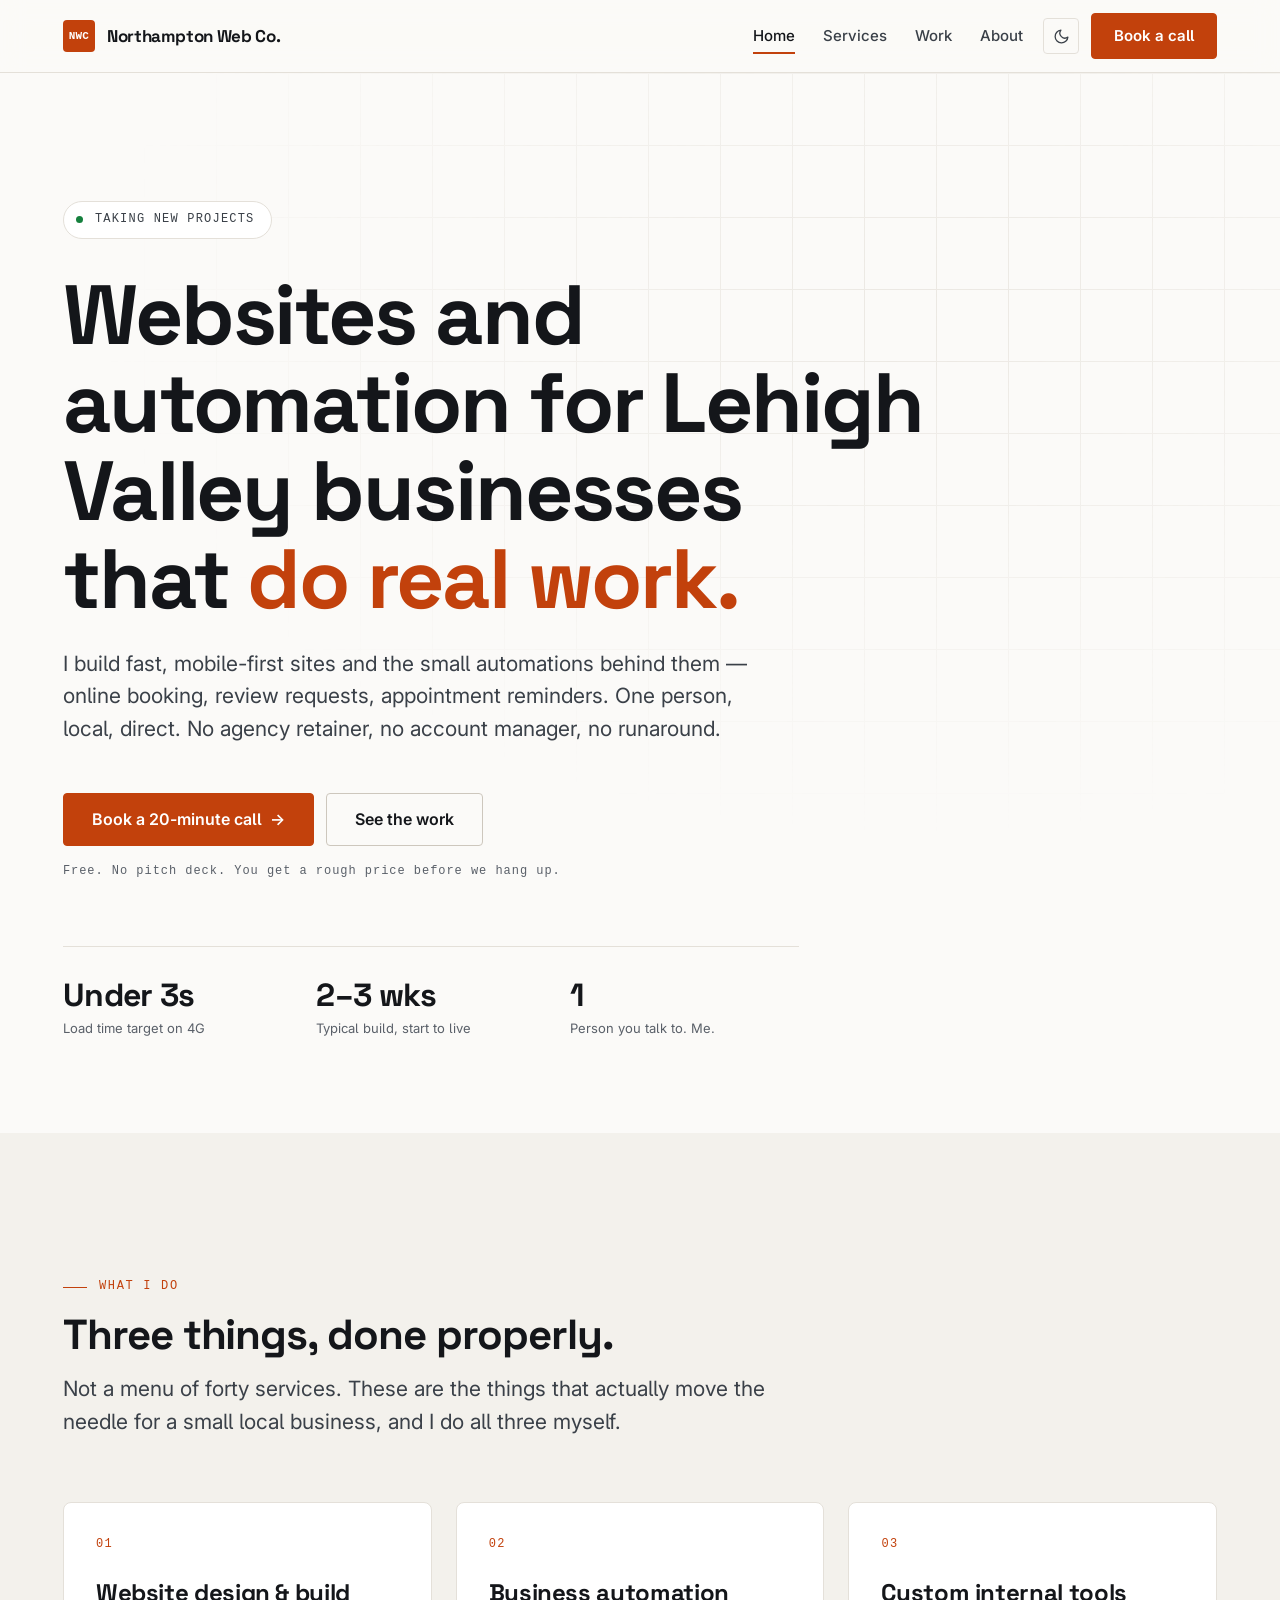
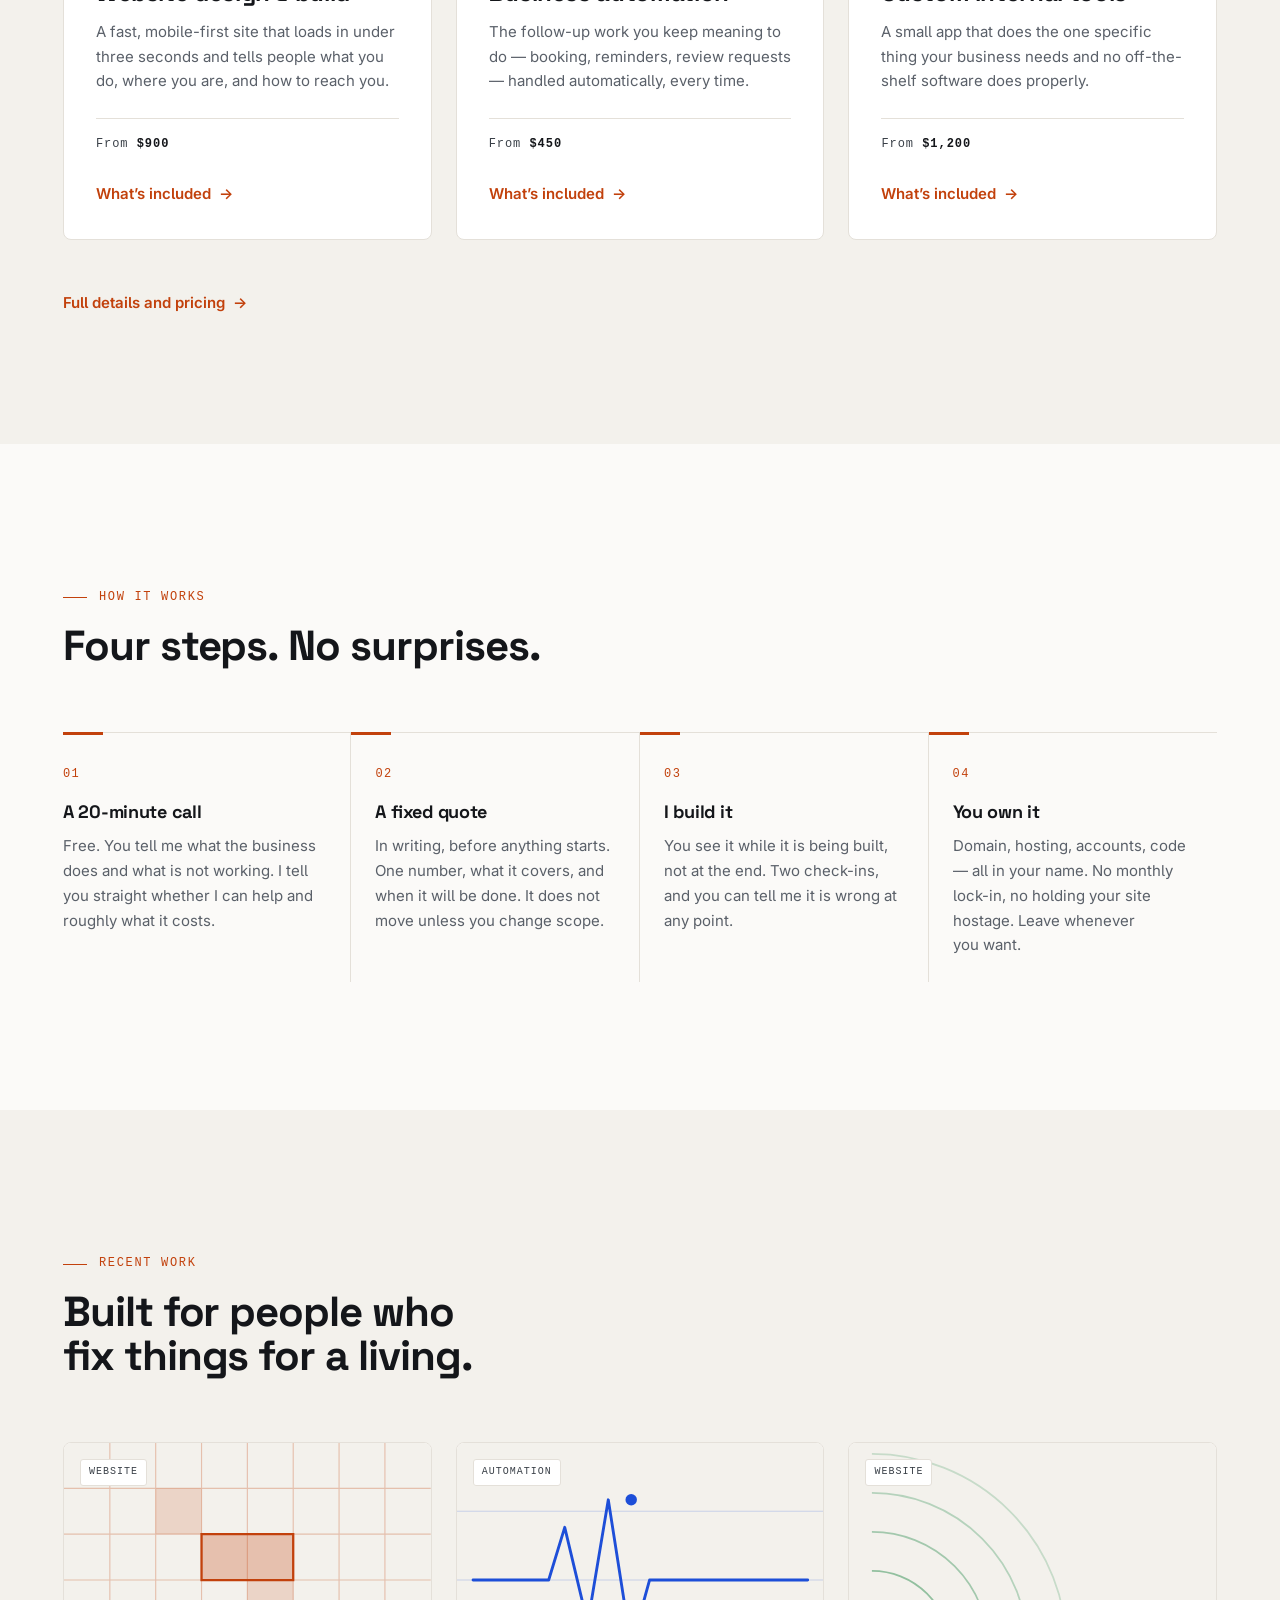
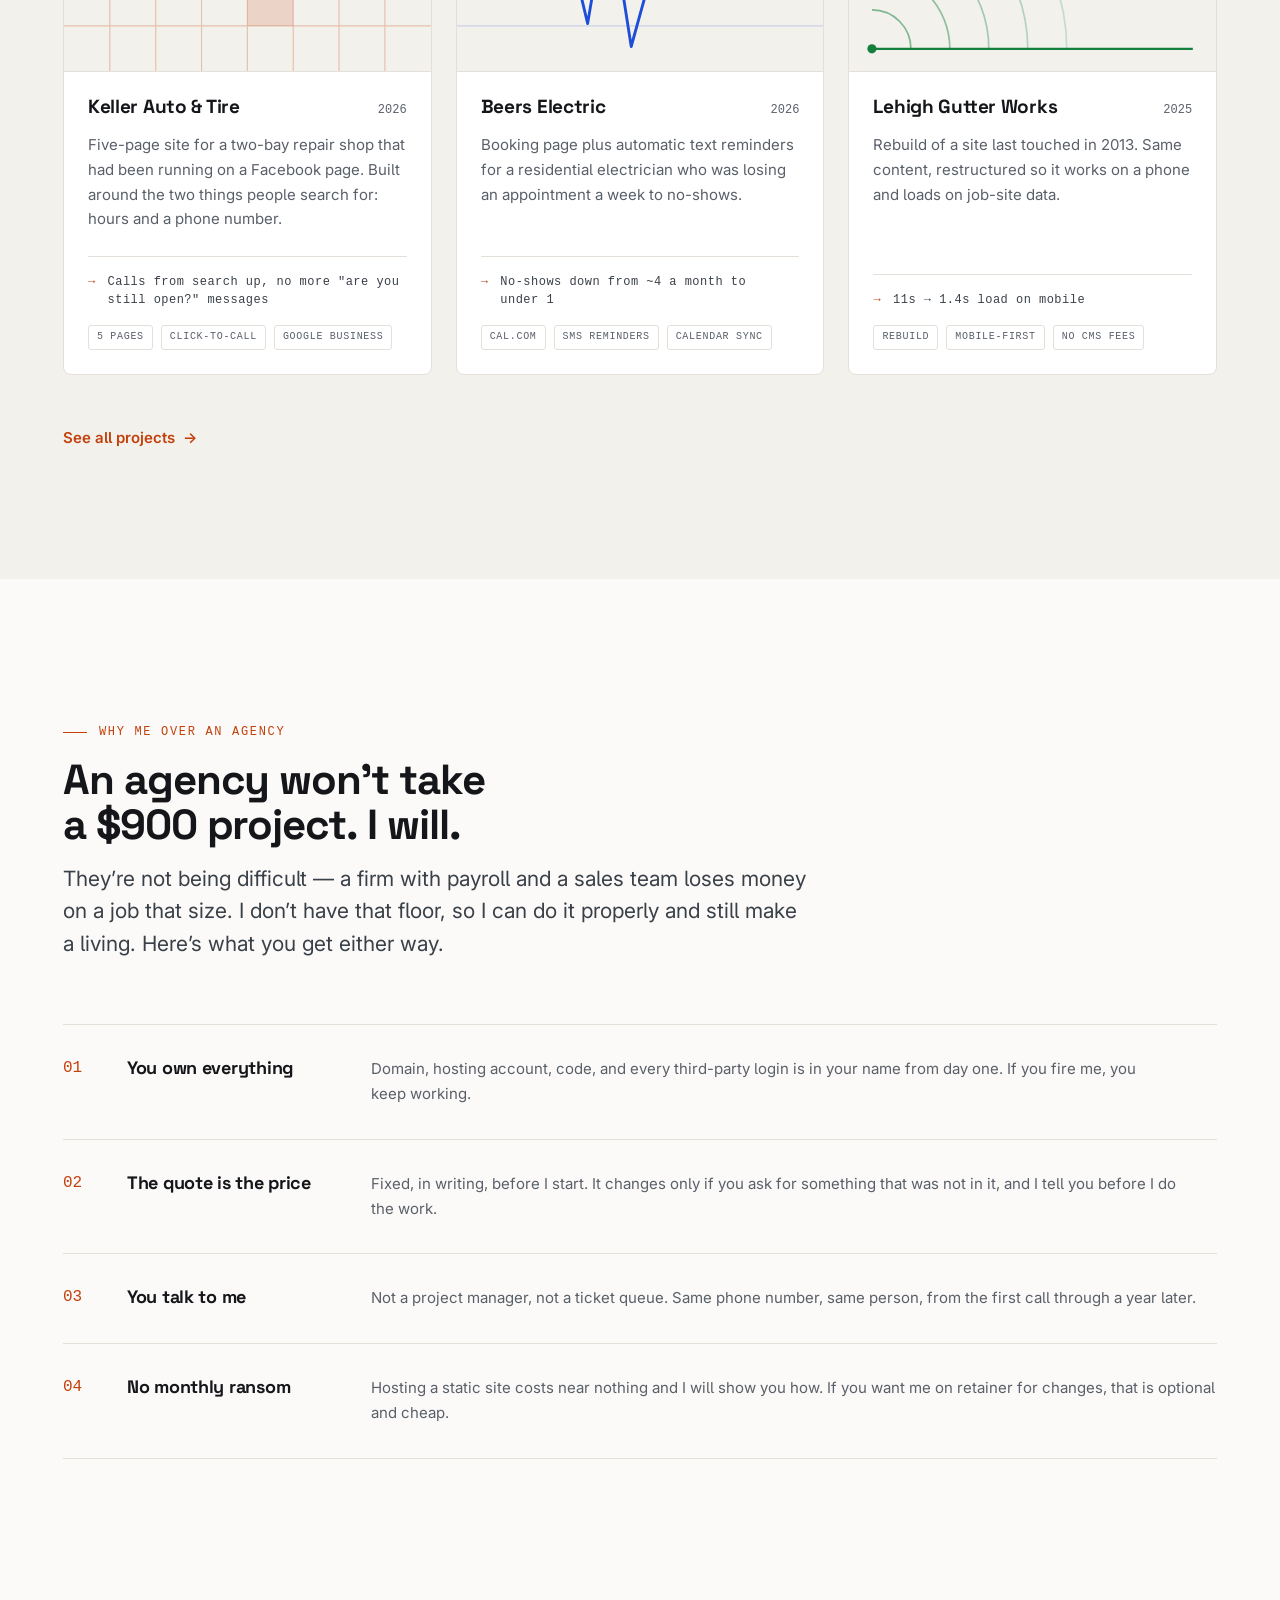
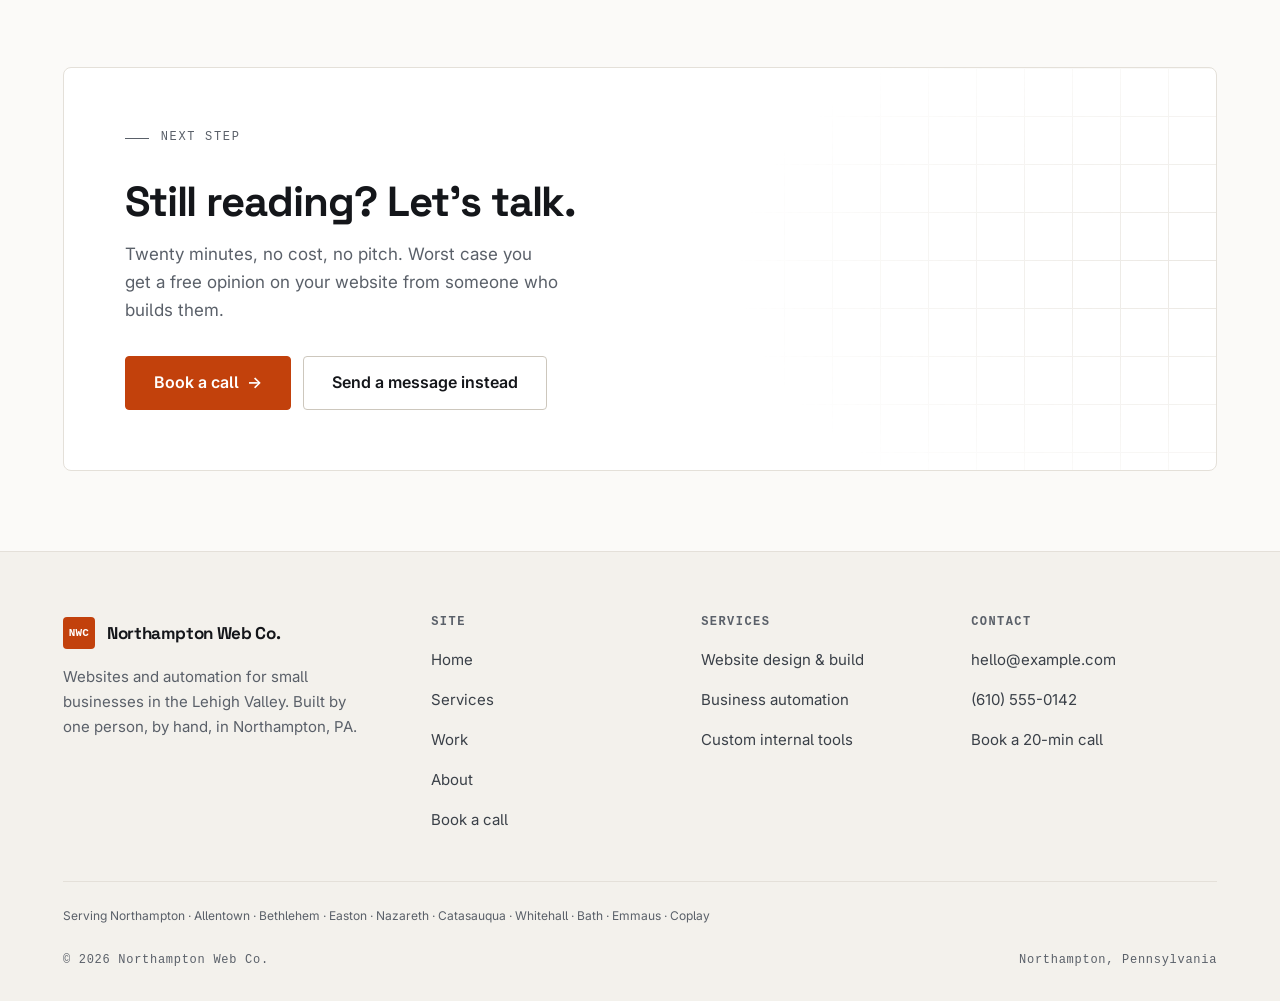
==== index.html @ 395dc585 "Stage 1-2: design system, content data layer, and Home page - CLAUDE.md: hard constraints, "Technica" ====
<!DOCTYPE html>
<html lang="en">
<head>
<meta charset="utf-8">
<meta name="viewport" content="width=device-width, initial-scale=1">

<title>Northampton Web Co. — Websites &amp; automation for Lehigh Valley businesses</title>
<meta name="description" content="Fast, mobile-first websites and business automation for small businesses in Northampton and the Lehigh Valley. One person, local, fixed prices. Websites from $900.">

<link rel="canonical" href="https://example.com/">
<link rel="icon" href="assets/favicon.svg" type="image/svg+xml">

<meta property="og:type" content="website">
<meta property="og:title" content="Northampton Web Co. — Websites &amp; automation for Lehigh Valley businesses">
<meta property="og:description" content="Fast, mobile-first websites and business automation for small local businesses. One person, local, fixed prices.">
<meta name="theme-color" content="#c2410c">

<!-- Apply the saved theme before first paint so there's no flash. -->
<script>
  (function () {
    try {
      var t = localStorage.getItem('nwc-theme');
      if (t === 'dark' || t === 'light') document.documentElement.setAttribute('data-theme', t);
    } catch (e) { /* private browsing */ }
  })();
</script>

<link rel="preconnect" href="https://fonts.googleapis.com">
<link rel="preconnect" href="https://fonts.gstatic.com" crossorigin>
<link rel="stylesheet" href="https://fonts.googleapis.com/css2?family=Inter:wght@400;500;600&family=Space+Grotesk:wght@500;700&display=swap">
<link rel="stylesheet" href="css/style.css">
</head>

<body>
<a class="skip-link" href="#main">Skip to content</a>

<!-- ============================================================
     HEADER — duplicated in all six pages. Edit them all together.
     ============================================================ -->
<header class="site-header">
  <div class="wrap site-header__inner">
    <a class="logo" href="index.html">
      <span class="logo__mark" data-render="biz-mark" aria-hidden="true">NWC</span>
      <span data-render="biz-name">Northampton Web Co.</span>
    </a>

    <button class="nav-toggle" type="button" aria-expanded="false" aria-controls="primary-nav">
      <span class="nav-toggle__bars" aria-hidden="true"><span></span><span></span><span></span></span>
      Menu
    </button>

    <nav class="nav" id="primary-nav" aria-label="Primary">
      <ul class="nav__list">
        <li><a class="nav__link" href="index.html" aria-current="page">Home</a></li>
        <li><a class="nav__link" href="services.html">Services</a></li>
        <li><a class="nav__link" href="work.html">Work</a></li>
        <li><a class="nav__link" href="about.html">About</a></li>
      </ul>
      <div class="nav__actions">
        <button class="theme-toggle" type="button" aria-label="Switch to dark theme">
          <svg class="icon-moon" viewBox="0 0 24 24" fill="none" stroke="currentColor" stroke-width="1.8" stroke-linecap="round" stroke-linejoin="round" aria-hidden="true"><path d="M21 12.8A9 9 0 1 1 11.2 3a7 7 0 0 0 9.8 9.8z"/></svg>
          <svg class="icon-sun" viewBox="0 0 24 24" fill="none" stroke="currentColor" stroke-width="1.8" stroke-linecap="round" stroke-linejoin="round" aria-hidden="true"><circle cx="12" cy="12" r="4"/><path d="M12 2v2M12 20v2M4.9 4.9l1.4 1.4M17.7 17.7l1.4 1.4M2 12h2M20 12h2M4.9 19.1l1.4-1.4M17.7 6.3l1.4-1.4"/></svg>
        </button>
        <a class="btn btn--primary" href="book.html">Book a call</a>
      </div>
    </nav>
  </div>
</header>

<main id="main">

  <!-- ========================= HERO ========================= -->
  <section class="hero">
    <div class="wrap hero__inner">
      <p class="hero__status">
        <span class="hero__dot" aria-hidden="true"></span>
        Taking new projects
      </p>

      <h1 class="hero__title" data-render="hero-title">
        Websites and automation for Lehigh Valley businesses that <em>do real work.</em>
      </h1>

      <p class="lead hero__sub" data-render="hero-sub">
        I build fast, mobile-first sites and the small automations behind them — online
        booking, review requests, appointment reminders. One person, local, direct.
      </p>

      <div class="hero__cta">
        <div class="btn-row">
          <a class="btn btn--primary btn--lg" href="book.html">
            Book a 20-minute call <span class="btn__arrow" aria-hidden="true">→</span>
          </a>
          <a class="btn btn--ghost btn--lg" href="work.html">See the work</a>
        </div>
        <p class="hero__note">Free. No pitch deck. You get a rough price before we hang up.</p>
      </div>

      <div class="stats" data-render="hero-stats"></div>
    </div>
  </section>

  <!-- ======================= SERVICES ======================= -->
  <section class="section section--alt" aria-labelledby="services-heading">
    <div class="wrap">
      <div class="section-head reveal">
        <p class="eyebrow">What I do</p>
        <h2 id="services-heading">Three things, done properly.</h2>
        <p class="lead">
          Not a menu of forty services. These are the things that actually move the
          needle for a small local business, and I do all three myself.
        </p>
      </div>

      <div class="grid grid--3 reveal-group" data-render="services-cards"></div>

      <p style="margin-top: var(--s-7)">
        <a class="arrow-link" href="services.html">Full details and pricing</a>
      </p>
    </div>
  </section>

  <!-- ======================= PROCESS ======================== -->
  <section class="section" aria-labelledby="process-heading">
    <div class="wrap">
      <div class="section-head reveal">
        <p class="eyebrow">How it works</p>
        <h2 id="process-heading">Four steps. No surprises.</h2>
      </div>

      <div class="process" data-render="process"></div>
    </div>
  </section>

  <!-- ==================== PORTFOLIO STRIP =================== -->
  <section class="section section--alt" aria-labelledby="work-heading">
    <div class="wrap">
      <div class="section-head reveal">
        <p class="eyebrow">Recent work</p>
        <h2 id="work-heading">Built for people who fix things for a living.</h2>
      </div>

      <div class="strip reveal-group" data-render="projects-strip"></div>

      <p style="margin-top: var(--s-7)">
        <a class="arrow-link" href="work.html">See all projects</a>
      </p>
    </div>
  </section>

  <!-- ===================== COMMITMENTS ====================== -->
  <section class="section" aria-labelledby="commit-heading">
    <div class="wrap">
      <div class="section-head reveal">
        <p class="eyebrow">Why me over an agency</p>
        <h2 id="commit-heading">An agency won’t take a $900 project. I will.</h2>
        <p class="lead">
          They’re not being difficult — a firm with payroll and a sales team loses money
          on a job that size. I don’t have that floor, so I can do it properly and still
          make a living. Here’s what you get either way.
        </p>
      </div>

      <div class="commit-list" data-render="commitments"></div>
    </div>
  </section>

  <!-- ========================= CTA ========================== -->
  <section class="section section--tight">
    <div class="wrap">
      <div class="cta-band reveal">
        <div class="cta-band__inner">
          <p class="eyebrow">Next step</p>
          <h2 data-render="cta-heading">Still reading? Let’s talk.</h2>
          <p data-render="cta-body">
            Twenty minutes, no cost, no pitch.
          </p>
          <div class="btn-row">
            <a class="btn btn--primary btn--lg" href="book.html">
              <span data-render="cta-button">Book a call</span>
              <span class="btn__arrow" aria-hidden="true">→</span>
            </a>
            <a class="btn btn--ghost btn--lg" href="book.html#contact">Send a message instead</a>
          </div>
        </div>
      </div>
    </div>
  </section>

</main>

<!-- ============================================================
     FOOTER — duplicated in all six pages. Edit them all together.
     ============================================================ -->
<footer class="site-footer">
  <div class="wrap">
    <div class="footer-grid">
      <div class="footer__brand">
        <a class="logo" href="index.html">
          <span class="logo__mark" data-render="biz-mark" aria-hidden="true">NWC</span>
          <span data-render="biz-name">Northampton Web Co.</span>
        </a>
        <p>
          Websites and automation for small businesses in the Lehigh Valley.
          Built by one person, by hand, in Northampton, PA.
        </p>
      </div>

      <div>
        <h2 class="footer__head">Site</h2>
        <ul class="footer__list">
          <li><a href="index.html">Home</a></li>
          <li><a href="services.html">Services</a></li>
          <li><a href="work.html">Work</a></li>
          <li><a href="about.html">About</a></li>
          <li><a href="book.html">Book a call</a></li>
        </ul>
      </div>

      <div>
        <h2 class="footer__head">Services</h2>
        <ul class="footer__list">
          <li><a href="services.html#websites">Website design &amp; build</a></li>
          <li><a href="services.html#automation">Business automation</a></li>
          <li><a href="services.html#tools">Custom internal tools</a></li>
        </ul>
      </div>

      <div>
        <h2 class="footer__head">Contact</h2>
        <ul class="footer__list">
          <li><a href="#" data-render="biz-email">hello@example.com</a></li>
          <li><a href="#" data-render="biz-phone">(610) 555-0142</a></li>
          <li><a href="book.html">Book a 20-min call</a></li>
        </ul>
      </div>
    </div>

    <p class="footer-area" data-render="service-area"></p>

    <div class="footer-bottom">
      <span>© <span data-year>2026</span> <span data-render="biz-name">Northampton Web Co.</span></span>
      <span>Northampton, Pennsylvania</span>
    </div>
  </div>
</footer>

<script src="data/site-content.js"></script>
<script src="js/main.js"></script>
<script src="js/render.js"></script>
</body>
</html>
---- css/style.css ----
/* ==========================================================================
   Northampton Web Co. — design system + page styles
   Direction: "Technical Blueprint" — ink on warm paper, safety-orange accent,
   hairline rules instead of shadows, oversized mono section numbers.

   Contents
     01  Tokens (color, type, space)
     02  Reset & base
     03  Typography
     04  Layout primitives
     05  Header / nav
     06  Buttons & links
     07  Section furniture (eyebrow, numbers, rules)
     08  Cards & grids
     09  Hero
     10  Home sections
     11  Services page
     12  Work page
     13  About page
     14  Book page
     15  Contact form
     16  Footer
     17  404
     18  Motion & reveal
     19  Responsive
     20  Print
   ========================================================================== */

/* --------------------------------------------------------------------------
   01  TOKENS
   Every color is declared three times: bare :root (light), the dark media
   query (guarded so a manual light choice wins), and [data-theme="dark"]
   (so the toggle wins). Never hardcode a hex outside this section.
   -------------------------------------------------------------------------- */

:root {
  /* Surfaces */
  --bg:           #fbfaf8;
  --bg-alt:       #f3f1ec;
  --surface:      #ffffff;
  --surface-2:    #faf8f5;

  /* Text — all verified ≥4.5:1 on --bg */
  --ink:          #14161a;   /* 16.1:1 */
  --ink-2:        #3a4048;   /* 10.0:1 */
  --muted:        #5a6069;   /*  6.0:1 */

  /* Lines */
  --line:         #e4e0d9;
  --line-strong:  #cdc7bd;

  /* Accent — safety orange. 4.96:1 on --bg, 5.18:1 against white text. */
  --accent:       #c2410c;
  --accent-hover: #9a3412;
  --accent-ink:   #ffffff;
  --accent-soft:  #fdf1e8;
  --accent-line:  #f2c9ab;

  /* Feedback */
  --ok:           #15803d;
  --ok-soft:      #eefbf2;
  --err:          #b91c1c;
  --err-soft:     #fdf0f0;

  /* Decorative accents — used only for generated SVG covers and small
     labels, never for body text. */
  --c-orange:     #c2410c;
  --c-blue:       #1d4ed8;
  --c-green:      #15803d;
  --c-violet:     #6d28d9;
  --c-clay:       #9a3412;
  --c-slate:      #334155;

  /* Type */
  --font-display: 'Space Grotesk', ui-sans-serif, system-ui, sans-serif;
  --font-body:    'Inter', ui-sans-serif, system-ui, -apple-system, sans-serif;
  --font-mono:    ui-monospace, 'SF Mono', 'Cascadia Mono', 'JetBrains Mono',
                  Menlo, Consolas, monospace;

  /* Fluid scale — real hierarchy, not everything at 16px */
  --t-display: clamp(2.75rem, 1.6rem + 5.1vw, 5.25rem);
  --t-h1:      clamp(2.25rem, 1.5rem + 3.2vw, 3.75rem);
  --t-h2:      clamp(1.75rem, 1.3rem + 1.9vw, 2.625rem);
  --t-h3:      clamp(1.25rem, 1.1rem + 0.7vw, 1.5rem);
  --t-lead:    clamp(1.0625rem, 1rem + 0.5vw, 1.3125rem);
  --t-body:    1.0625rem;
  --t-sm:      0.9375rem;
  --t-mono:    0.75rem;

  /* Space */
  --s-1: 0.25rem;  --s-2: 0.5rem;   --s-3: 0.75rem;  --s-4: 1rem;
  --s-5: 1.5rem;   --s-6: 2rem;     --s-7: 3rem;     --s-8: 4rem;
  --s-9: 6rem;     --s-10: 8rem;

  --section-y: clamp(4rem, 2.5rem + 7vw, 8rem);
  --gutter:    clamp(1.25rem, 0.6rem + 2.6vw, 3rem);
  --measure:   68ch;
  --maxw:      1240px;

  --radius:    4px;
  --radius-lg: 8px;

  --ease: cubic-bezier(0.22, 0.61, 0.36, 1);

  color-scheme: light;
}

@media (prefers-color-scheme: dark) {
  :root:not([data-theme='light']) {
    --bg:           #0e1013;
    --bg-alt:       #14181d;
    --surface:      #171c22;
    --surface-2:    #1b2128;

    --ink:          #f2f0ec;   /* 16.4:1 on --bg */
    --ink-2:        #c9cfd6;   /* 11.3:1 */
    --muted:        #98a1ab;   /*  7.1:1 */

    --line:         #262c34;
    --line-strong:  #3a434e;

    --accent:       #fb923c;   /* 8.2:1 on --bg */
    --accent-hover: #fdba74;
    --accent-ink:   #14161a;
    --accent-soft:  #241a11;
    --accent-line:  #4a3320;

    --ok:           #4ade80;
    --ok-soft:      #0f2318;
    --err:          #fca5a5;
    --err-soft:     #2a1616;

    --c-orange:     #fb923c;
    --c-blue:       #60a5fa;
    --c-green:      #4ade80;
    --c-violet:     #a78bfa;
    --c-clay:       #fdba74;
    --c-slate:      #94a3b8;

    color-scheme: dark;
  }
}

:root[data-theme='dark'] {
  --bg:           #0e1013;
  --bg-alt:       #14181d;
  --surface:      #171c22;
  --surface-2:    #1b2128;

  --ink:          #f2f0ec;
  --ink-2:        #c9cfd6;
  --muted:        #98a1ab;

  --line:         #262c34;
  --line-strong:  #3a434e;

  --accent:       #fb923c;
  --accent-hover: #fdba74;
  --accent-ink:   #14161a;
  --accent-soft:  #241a11;
  --accent-line:  #4a3320;

  --ok:           #4ade80;
  --ok-soft:      #0f2318;
  --err:          #fca5a5;
  --err-soft:     #2a1616;

  --c-orange:     #fb923c;
  --c-blue:       #60a5fa;
  --c-green:      #4ade80;
  --c-violet:     #a78bfa;
  --c-clay:       #fdba74;
  --c-slate:      #94a3b8;

  color-scheme: dark;
}


/* --------------------------------------------------------------------------
   02  RESET & BASE
   -------------------------------------------------------------------------- */

*, *::before, *::after { box-sizing: border-box; }

* { margin: 0; }

html {
  -webkit-text-size-adjust: 100%;
  scroll-behavior: smooth;
  scroll-padding-top: 6rem;
}

@media (prefers-reduced-motion: reduce) {
  html { scroll-behavior: auto; }
}

body {
  background: var(--bg);
  color: var(--ink);
  font-family: var(--font-body);
  font-size: var(--t-body);
  line-height: 1.65;
  font-feature-settings: 'kern' 1, 'liga' 1, 'cv05' 1;
  -webkit-font-smoothing: antialiased;
  -moz-osx-font-smoothing: grayscale;
  text-rendering: optimizeLegibility;
  min-height: 100vh;
  overflow-x: hidden;
}

img, svg, video { display: block; max-width: 100%; height: auto; }

input, button, textarea, select { font: inherit; color: inherit; }

/* Visible focus everywhere. Never remove this without a replacement. */
:focus-visible {
  outline: 2px solid var(--accent);
  outline-offset: 3px;
  border-radius: 2px;
}
:focus:not(:focus-visible) { outline: none; }

::selection { background: var(--accent); color: var(--accent-ink); }

.visually-hidden {
  position: absolute !important;
  width: 1px; height: 1px;
  padding: 0; margin: -1px;
  overflow: hidden;
  clip: rect(0 0 0 0);
  white-space: nowrap;
  border: 0;
}

.skip-link {
  position: absolute;
  top: -100%;
  left: var(--gutter);
  z-index: 200;
  background: var(--accent);
  color: var(--accent-ink);
  padding: var(--s-3) var(--s-5);
  font-family: var(--font-mono);
  font-size: var(--t-mono);
  letter-spacing: 0.08em;
  text-transform: uppercase;
  text-decoration: none;
  border-radius: 0 0 var(--radius) var(--radius);
}
.skip-link:focus { top: 0; }


/* --------------------------------------------------------------------------
   03  TYPOGRAPHY
   -------------------------------------------------------------------------- */

h1, h2, h3, h4 {
  font-family: var(--font-display);
  font-weight: 700;
  line-height: 1.05;
  letter-spacing: -0.025em;
  text-wrap: balance;
  color: var(--ink);
}

h1 { font-size: var(--t-h1); }
h2 { font-size: var(--t-h2); }
h3 { font-size: var(--t-h3); line-height: 1.2; letter-spacing: -0.015em; }

p { text-wrap: pretty; }

.lead {
  font-size: var(--t-lead);
  line-height: 1.55;
  color: var(--ink-2);
  max-width: var(--measure);
}

.muted { color: var(--muted); }
.measure { max-width: var(--measure); }

/* Mono metadata: section numbers, labels, prices, hints. */
.mono {
  font-family: var(--font-mono);
  font-size: var(--t-mono);
  letter-spacing: 0.11em;
  text-transform: uppercase;
  font-weight: 500;
}

a { color: var(--accent); text-decoration-thickness: 1px; text-underline-offset: 0.2em; }
a:hover { color: var(--accent-hover); }


/* --------------------------------------------------------------------------
   04  LAYOUT PRIMITIVES
   -------------------------------------------------------------------------- */

.wrap {
  width: 100%;
  max-width: var(--maxw);
  margin-inline: auto;
  padding-inline: var(--gutter);
}

.section { padding-block: var(--section-y); }
.section--alt { background: var(--bg-alt); }
.section--tight { padding-block: clamp(3rem, 2rem + 4vw, 5rem); }

.rule { height: 1px; background: var(--line); border: 0; }


/* --------------------------------------------------------------------------
   05  HEADER / NAV
   -------------------------------------------------------------------------- */

.site-header {
  position: sticky;
  top: 0;
  z-index: 100;
  background: color-mix(in srgb, var(--bg) 88%, transparent);
  backdrop-filter: saturate(160%) blur(12px);
  -webkit-backdrop-filter: saturate(160%) blur(12px);
  border-bottom: 1px solid var(--line);
}

/* Fallback for browsers without color-mix */
@supports not (background: color-mix(in srgb, red 50%, blue)) {
  .site-header { background: var(--bg); }
}

.site-header__inner {
  display: flex;
  align-items: center;
  justify-content: space-between;
  gap: var(--s-5);
  min-height: 4.5rem;
}

/* --- Logo ---------------------------------------------------------------- */
.logo {
  display: inline-flex;
  align-items: center;
  gap: var(--s-3);
  text-decoration: none;
  color: var(--ink);
  font-family: var(--font-display);
  font-weight: 700;
  font-size: 1.0625rem;
  letter-spacing: -0.02em;
  white-space: nowrap;
}
.logo__mark {
  display: grid;
  place-items: center;
  width: 2rem;
  height: 2rem;
  background: var(--accent);
  color: var(--accent-ink);
  font-family: var(--font-mono);
  font-size: 0.6875rem;
  font-weight: 700;
  letter-spacing: 0.02em;
  border-radius: var(--radius);
  flex-shrink: 0;
}
.logo:hover { color: var(--accent); }

/* --- Nav ----------------------------------------------------------------- */
.nav { display: flex; align-items: center; gap: var(--s-2); }

.nav__list {
  display: flex;
  align-items: center;
  gap: var(--s-1);
  list-style: none;
  padding: 0;
  margin: 0;
}

.nav__link {
  display: block;
  padding: var(--s-2) var(--s-3);
  color: var(--ink-2);
  text-decoration: none;
  font-size: var(--t-sm);
  font-weight: 500;
  border-radius: var(--radius);
  transition: color 0.16s var(--ease), background-color 0.16s var(--ease);
}
.nav__link:hover { color: var(--ink); background: var(--bg-alt); }

/* Current page marker — a rule under the label, not a color change alone. */
.nav__link[aria-current='page'] {
  color: var(--ink);
  background: transparent;
  position: relative;
}
.nav__link[aria-current='page']::after {
  content: '';
  position: absolute;
  left: var(--s-3);
  right: var(--s-3);
  bottom: 0.15rem;
  height: 2px;
  background: var(--accent);
}

.nav__actions { display: flex; align-items: center; gap: var(--s-3); }

/* --- Theme toggle -------------------------------------------------------- */
.theme-toggle {
  display: grid;
  place-items: center;
  width: 2.25rem;
  height: 2.25rem;
  background: transparent;
  border: 1px solid var(--line);
  border-radius: var(--radius);
  color: var(--ink-2);
  cursor: pointer;
  transition: border-color 0.16s var(--ease), color 0.16s var(--ease);
}
.theme-toggle:hover { border-color: var(--line-strong); color: var(--ink); }
.theme-toggle svg { width: 1.0625rem; height: 1.0625rem; }
.theme-toggle .icon-sun  { display: none; }
.theme-toggle .icon-moon { display: block; }
@media (prefers-color-scheme: dark) {
  :root:not([data-theme='light']) .theme-toggle .icon-sun  { display: block; }
  :root:not([data-theme='light']) .theme-toggle .icon-moon { display: none; }
}
:root[data-theme='dark'] .theme-toggle .icon-sun  { display: block; }
:root[data-theme='dark'] .theme-toggle .icon-moon { display: none; }

/* --- Mobile menu button -------------------------------------------------- */
.nav-toggle {
  display: none;
  align-items: center;
  gap: var(--s-2);
  padding: var(--s-2) var(--s-3);
  background: transparent;
  border: 1px solid var(--line);
  border-radius: var(--radius);
  color: var(--ink);
  cursor: pointer;
  font-family: var(--font-mono);
  font-size: var(--t-mono);
  letter-spacing: 0.08em;
  text-transform: uppercase;
}
.nav-toggle__bars {
  display: grid;
  gap: 3px;
  width: 14px;
}
.nav-toggle__bars span {
  height: 1.5px;
  background: currentColor;
  transition: transform 0.2s var(--ease), opacity 0.2s var(--ease);
}
.nav-toggle[aria-expanded='true'] .nav-toggle__bars span:nth-child(1) {
  transform: translateY(4.5px) rotate(45deg);
}
.nav-toggle[aria-expanded='true'] .nav-toggle__bars span:nth-child(2) { opacity: 0; }
.nav-toggle[aria-expanded='true'] .nav-toggle__bars span:nth-child(3) {
  transform: translateY(-4.5px) rotate(-45deg);
}


/* --------------------------------------------------------------------------
   06  BUTTONS
   -------------------------------------------------------------------------- */

.btn {
  display: inline-flex;
  align-items: center;
  justify-content: center;
  gap: var(--s-2);
  padding: 0.8125rem 1.375rem;
  font-family: var(--font-body);
  font-size: var(--t-sm);
  font-weight: 600;
  line-height: 1.2;
  text-decoration: none;
  border: 1px solid transparent;
  border-radius: var(--radius);
  cursor: pointer;
  transition: background-color 0.16s var(--ease), border-color 0.16s var(--ease),
              color 0.16s var(--ease), transform 0.16s var(--ease);
  white-space: nowrap;
}

.btn--primary { background: var(--accent); color: var(--accent-ink); border-color: var(--accent); }
.btn--primary:hover { background: var(--accent-hover); border-color: var(--accent-hover); color: var(--accent-ink); }

.btn--ghost { background: transparent; color: var(--ink); border-color: var(--line-strong); }
.btn--ghost:hover { border-color: var(--ink); color: var(--ink); background: transparent; }

.btn--lg { padding: 1rem 1.75rem; font-size: 1rem; }
.btn--block { width: 100%; }

@media (prefers-reduced-motion: no-preference) {
  .btn:active { transform: translateY(1px); }
}

.btn__arrow { transition: transform 0.18s var(--ease); }
@media (prefers-reduced-motion: no-preference) {
  .btn:hover .btn__arrow { transform: translateX(3px); }
}

.btn-row { display: flex; flex-wrap: wrap; gap: var(--s-3); }

/* Text link with arrow — used on cards */
.arrow-link {
  display: inline-flex;
  align-items: center;
  gap: var(--s-2);
  font-size: var(--t-sm);
  font-weight: 600;
  color: var(--accent);
  text-decoration: none;
}
.arrow-link::after {
  content: '→';
  transition: transform 0.18s var(--ease);
}
@media (prefers-reduced-motion: no-preference) {
  .arrow-link:hover::after { transform: translateX(3px); }
}
.arrow-link:hover { text-decoration: underline; text-underline-offset: 0.25em; }


/* --------------------------------------------------------------------------
   07  SECTION FURNITURE
   -------------------------------------------------------------------------- */

.eyebrow {
  display: flex;
  align-items: center;
  gap: var(--s-3);
  font-family: var(--font-mono);
  font-size: var(--t-mono);
  letter-spacing: 0.14em;
  text-transform: uppercase;
  color: var(--accent);
  font-weight: 500;
  margin-bottom: var(--s-4);
}
.eyebrow::before {
  content: '';
  width: 1.5rem;
  height: 1px;
  background: currentColor;
  flex-shrink: 0;
}

.section-head { margin-bottom: var(--s-8); max-width: var(--measure); }
.section-head p { margin-top: var(--s-4); }

/* Oversized mono index number */
.section-num {
  font-family: var(--font-mono);
  font-size: var(--t-mono);
  letter-spacing: 0.12em;
  color: var(--muted);
  font-weight: 500;
}


/* --------------------------------------------------------------------------
   08  CARDS & GRIDS
   -------------------------------------------------------------------------- */

.grid { display: grid; gap: var(--s-5); }
.grid--3 { grid-template-columns: repeat(3, 1fr); }
.grid--2 { grid-template-columns: repeat(2, 1fr); }
.grid--4 { grid-template-columns: repeat(4, 1fr); }

.card {
  position: relative;
  display: flex;
  flex-direction: column;
  background: var(--surface);
  border: 1px solid var(--line);
  border-radius: var(--radius-lg);
  padding: var(--s-6);
  transition: border-color 0.2s var(--ease), transform 0.2s var(--ease);
}
@media (prefers-reduced-motion: no-preference) {
  .card--hover:hover { border-color: var(--line-strong); transform: translateY(-2px); }
}
@media (prefers-reduced-motion: reduce) {
  .card--hover:hover { border-color: var(--line-strong); }
}

.card__num {
  font-family: var(--font-mono);
  font-size: var(--t-mono);
  letter-spacing: 0.12em;
  color: var(--accent);
  margin-bottom: var(--s-5);
}
.card__title { margin-bottom: var(--s-3); }
.card__body { color: var(--muted); font-size: var(--t-sm); flex-grow: 1; }
.card__foot { margin-top: var(--s-5); }


/* --------------------------------------------------------------------------
   09  HERO
   -------------------------------------------------------------------------- */

.hero {
  position: relative;
  padding-block: clamp(3.5rem, 2rem + 8vw, 8rem) clamp(3rem, 2rem + 5vw, 6rem);
  overflow: hidden;
}

/* Blueprint grid behind the hero — pure CSS, no image. */
.hero::before {
  content: '';
  position: absolute;
  inset: 0;
  background-image:
    linear-gradient(to right, var(--line) 1px, transparent 1px),
    linear-gradient(to bottom, var(--line) 1px, transparent 1px);
  background-size: 72px 72px;
  -webkit-mask-image: radial-gradient(ellipse 90% 70% at 72% 22%, #000 0%, transparent 72%);
  mask-image: radial-gradient(ellipse 90% 70% at 72% 22%, #000 0%, transparent 72%);
  opacity: 0.7;
  pointer-events: none;
}

.hero__inner { position: relative; z-index: 1; }

.hero__status {
  display: inline-flex;
  align-items: center;
  gap: var(--s-3);
  padding: var(--s-2) var(--s-4) var(--s-2) var(--s-3);
  border: 1px solid var(--line);
  border-radius: 999px;
  background: var(--surface);
  font-family: var(--font-mono);
  font-size: var(--t-mono);
  letter-spacing: 0.1em;
  text-transform: uppercase;
  color: var(--ink-2);
  margin-bottom: var(--s-6);
}
.hero__dot {
  width: 7px; height: 7px;
  border-radius: 50%;
  background: var(--ok);
  flex-shrink: 0;
}
@media (prefers-reduced-motion: no-preference) {
  .hero__dot { animation: pulse 2.4s var(--ease) infinite; }
}
@keyframes pulse {
  0%, 100% { box-shadow: 0 0 0 0 color-mix(in srgb, var(--ok) 55%, transparent); }
  70%      { box-shadow: 0 0 0 7px transparent; }
}

.hero__title {
  font-size: var(--t-display);
  max-width: 17ch;
  margin-bottom: var(--s-5);
}
/* Accent the final clause of the headline */
.hero__title em { font-style: normal; color: var(--accent); }

.hero__sub { max-width: 54ch; margin-bottom: var(--s-7); }

.hero__cta { margin-bottom: var(--s-8); }

.hero__note {
  font-family: var(--font-mono);
  font-size: var(--t-mono);
  letter-spacing: 0.08em;
  color: var(--muted);
  margin-top: var(--s-4);
  text-transform: none;
}

/* Stat strip */
.stats {
  display: grid;
  grid-template-columns: repeat(3, 1fr);
  gap: var(--s-5);
  border-top: 1px solid var(--line);
  padding-top: var(--s-6);
  max-width: 46rem;
}
.stat__value {
  font-family: var(--font-display);
  font-size: clamp(1.5rem, 1.2rem + 1.2vw, 2rem);
  font-weight: 700;
  letter-spacing: -0.02em;
  line-height: 1;
  margin-bottom: var(--s-2);
}
.stat__label {
  font-size: 0.8125rem;
  color: var(--muted);
  line-height: 1.4;
}


/* --------------------------------------------------------------------------
   10  HOME SECTIONS
   -------------------------------------------------------------------------- */

/* Service cards on home */
.service-card { display: flex; flex-direction: column; height: 100%; }
.service-card__price {
  font-family: var(--font-mono);
  font-size: var(--t-mono);
  letter-spacing: 0.08em;
  color: var(--ink-2);
  padding-top: var(--s-4);
  margin-top: var(--s-5);
  border-top: 1px solid var(--line);
}
.service-card__price strong { color: var(--ink); font-weight: 700; }

/* Process — numbered steps connected by a hairline */
.process {
  display: grid;
  grid-template-columns: repeat(4, 1fr);
  gap: 0;
  border-top: 1px solid var(--line);
}
.process__step {
  padding: var(--s-6) var(--s-5) var(--s-5) 0;
  border-right: 1px solid var(--line);
  position: relative;
}
.process__step:last-child { border-right: 0; }
.process__step:not(:first-child) { padding-left: var(--s-5); }
.process__step::before {
  content: '';
  position: absolute;
  top: -1px;
  left: 0;
  width: 2.5rem;
  height: 3px;
  background: var(--accent);
}
.process__step:not(:first-child)::before { left: 0; }
.process__num {
  font-family: var(--font-mono);
  font-size: var(--t-mono);
  letter-spacing: 0.12em;
  color: var(--accent);
  display: block;
  margin-bottom: var(--s-4);
}
.process__title { font-size: 1.125rem; margin-bottom: var(--s-3); }
.process__body { font-size: var(--t-sm); color: var(--muted); }

/* Commitments (the honest replacement for testimonials) */
.commit-list { display: grid; gap: 0; border-top: 1px solid var(--line); }
.commit {
  display: grid;
  grid-template-columns: 2.5rem minmax(0, 20ch) minmax(0, 1fr);
  gap: var(--s-5);
  align-items: start;
  padding: var(--s-6) 0;
  border-bottom: 1px solid var(--line);
}
.commit__mark {
  color: var(--accent);
  font-family: var(--font-mono);
  font-size: 1rem;
  line-height: 1.4;
}
.commit__title { font-size: 1.125rem; }
.commit__body { color: var(--muted); font-size: var(--t-sm); }

/* Big CTA band */
.cta-band {
  border: 1px solid var(--line);
  border-radius: var(--radius-lg);
  background: var(--surface);
  padding: clamp(2rem, 1.4rem + 3vw, 4rem);
  position: relative;
  overflow: hidden;
}
.cta-band::before {
  content: '';
  position: absolute;
  inset: 0;
  background-image:
    linear-gradient(to right, var(--line) 1px, transparent 1px),
    linear-gradient(to bottom, var(--line) 1px, transparent 1px);
  background-size: 48px 48px;
  -webkit-mask-image: radial-gradient(ellipse 60% 100% at 100% 50%, #000, transparent 70%);
  mask-image: radial-gradient(ellipse 60% 100% at 100% 50%, #000, transparent 70%);
  opacity: 0.8;
  pointer-events: none;
}
.cta-band__inner { position: relative; z-index: 1; max-width: 44ch; }
.cta-band h2 { margin-bottom: var(--s-4); }
.cta-band p { color: var(--muted); margin-bottom: var(--s-6); }


/* --------------------------------------------------------------------------
   11  SERVICES PAGE
   -------------------------------------------------------------------------- */

.page-head {
  padding-block: clamp(3rem, 2rem + 5vw, 6rem) clamp(2rem, 1.5rem + 3vw, 3.5rem);
  border-bottom: 1px solid var(--line);
}
.page-head__title { max-width: 20ch; margin-bottom: var(--s-5); }

.svc {
  display: grid;
  grid-template-columns: minmax(0, 1fr) minmax(0, 0.85fr);
  gap: clamp(2rem, 1rem + 5vw, 5rem);
  padding-block: var(--section-y);
  border-bottom: 1px solid var(--line);
  align-items: start;
}
.svc:last-of-type { border-bottom: 0; }

.svc__num {
  font-family: var(--font-mono);
  font-size: var(--t-mono);
  letter-spacing: 0.12em;
  color: var(--accent);
  margin-bottom: var(--s-4);
  display: block;
}
.svc__title { margin-bottom: var(--s-5); }
.svc__body p { color: var(--ink-2); max-width: var(--measure); }
.svc__body p + p { margin-top: var(--s-4); }

.svc__aside {
  position: sticky;
  top: 6rem;
  border: 1px solid var(--line);
  border-radius: var(--radius-lg);
  background: var(--surface);
  padding: var(--s-6);
}

.svc__price {
  padding-bottom: var(--s-5);
  border-bottom: 1px solid var(--line);
  margin-bottom: var(--s-5);
}
.svc__price-label {
  font-family: var(--font-mono);
  font-size: var(--t-mono);
  letter-spacing: 0.12em;
  text-transform: uppercase;
  color: var(--muted);
  display: block;
  margin-bottom: var(--s-3);
}
.svc__price-value {
  font-family: var(--font-display);
  font-size: clamp(2rem, 1.6rem + 1.6vw, 2.75rem);
  font-weight: 700;
  letter-spacing: -0.03em;
  line-height: 1;
  font-variant-numeric: tabular-nums;
}
.svc__price-note {
  font-size: 0.875rem;
  color: var(--muted);
  margin-top: var(--s-3);
  line-height: 1.5;
}

.includes { list-style: none; padding: 0; margin: 0; display: grid; gap: var(--s-3); }
.includes li {
  display: grid;
  grid-template-columns: 1.125rem 1fr;
  gap: var(--s-3);
  font-size: var(--t-sm);
  color: var(--ink-2);
  line-height: 1.5;
}
.includes li::before {
  content: '';
  width: 0.875rem;
  height: 0.875rem;
  margin-top: 0.3rem;
  border: 1.5px solid var(--accent);
  border-radius: 2px;
  background:
    linear-gradient(45deg, transparent 45%, var(--accent) 45%, var(--accent) 55%, transparent 55%),
    linear-gradient(-45deg, transparent 45%, var(--accent) 45%, var(--accent) 55%, transparent 55%);
  background-size: 100% 100%;
  flex-shrink: 0;
}

.includes-head {
  font-family: var(--font-mono);
  font-size: var(--t-mono);
  letter-spacing: 0.12em;
  text-transform: uppercase;
  color: var(--muted);
  margin-bottom: var(--s-4);
}

.svc__meta {
  display: flex;
  gap: var(--s-5);
  margin-top: var(--s-5);
  padding-top: var(--s-5);
  border-top: 1px solid var(--line);
  font-family: var(--font-mono);
  font-size: var(--t-mono);
  letter-spacing: 0.08em;
  color: var(--muted);
}

/* FAQ */
.faq { display: grid; gap: 0; border-top: 1px solid var(--line); }
.faq details {
  border-bottom: 1px solid var(--line);
}
.faq summary {
  display: flex;
  align-items: center;
  justify-content: space-between;
  gap: var(--s-5);
  padding: var(--s-5) 0;
  cursor: pointer;
  list-style: none;
  font-family: var(--font-display);
  font-size: 1.125rem;
  font-weight: 700;
  letter-spacing: -0.015em;
  color: var(--ink);
}
.faq summary::-webkit-details-marker { display: none; }
.faq summary::after {
  content: '+';
  font-family: var(--font-mono);
  font-size: 1.25rem;
  color: var(--accent);
  flex-shrink: 0;
  transition: transform 0.2s var(--ease);
}
.faq details[open] summary::after { transform: rotate(45deg); }
.faq summary:hover { color: var(--accent); }
.faq__answer { padding-bottom: var(--s-5); color: var(--muted); max-width: var(--measure); }


/* --------------------------------------------------------------------------
   12  WORK PAGE
   -------------------------------------------------------------------------- */

.filters {
  display: flex;
  flex-wrap: wrap;
  gap: var(--s-2);
  padding-block: var(--s-6);
  border-bottom: 1px solid var(--line);
  margin-bottom: var(--s-7);
}
.filter {
  padding: var(--s-2) var(--s-4);
  background: transparent;
  border: 1px solid var(--line);
  border-radius: 999px;
  color: var(--ink-2);
  font-family: var(--font-mono);
  font-size: var(--t-mono);
  letter-spacing: 0.09em;
  text-transform: uppercase;
  cursor: pointer;
  transition: all 0.16s var(--ease);
}
.filter:hover { border-color: var(--line-strong); color: var(--ink); }
.filter[aria-pressed='true'] {
  background: var(--accent);
  border-color: var(--accent);
  color: var(--accent-ink);
}

.work-grid { display: grid; grid-template-columns: repeat(3, 1fr); gap: var(--s-5); }

.project {
  display: flex;
  flex-direction: column;
  background: var(--surface);
  border: 1px solid var(--line);
  border-radius: var(--radius-lg);
  overflow: hidden;
  transition: border-color 0.2s var(--ease), transform 0.2s var(--ease);
}
@media (prefers-reduced-motion: no-preference) {
  .project:hover { transform: translateY(-3px); }
}
.project:hover { border-color: var(--line-strong); }

/* Generated SVG cover — there is no photography on this site. */
.project__cover {
  aspect-ratio: 16 / 10;
  border-bottom: 1px solid var(--line);
  background: var(--bg-alt);
  position: relative;
  overflow: hidden;
}
.project__cover svg { width: 100%; height: 100%; display: block; }

.project__cat {
  position: absolute;
  top: var(--s-4);
  left: var(--s-4);
  z-index: 2;
  padding: 0.25rem 0.5rem;
  background: var(--surface);
  border: 1px solid var(--line);
  border-radius: 3px;
  font-family: var(--font-mono);
  font-size: 0.625rem;
  letter-spacing: 0.1em;
  text-transform: uppercase;
  color: var(--ink-2);
}

.project__body { padding: var(--s-5); display: flex; flex-direction: column; flex-grow: 1; }
.project__head {
  display: flex;
  align-items: baseline;
  justify-content: space-between;
  gap: var(--s-4);
  margin-bottom: var(--s-3);
}
.project__title { font-size: 1.1875rem; }
.project__year {
  font-family: var(--font-mono);
  font-size: var(--t-mono);
  color: var(--muted);
  flex-shrink: 0;
}
.project__summary { font-size: var(--t-sm); color: var(--muted); flex-grow: 1; }

.project__result {
  display: flex;
  gap: var(--s-3);
  align-items: baseline;
  margin-top: var(--s-5);
  padding-top: var(--s-4);
  border-top: 1px solid var(--line);
  font-family: var(--font-mono);
  font-size: var(--t-mono);
  letter-spacing: 0.04em;
  color: var(--ink-2);
  text-transform: none;
  line-height: 1.5;
}
.project__result::before { content: '→'; color: var(--accent); flex-shrink: 0; }

.tags { display: flex; flex-wrap: wrap; gap: var(--s-2); margin-top: var(--s-4); }
.tag {
  padding: 0.1875rem 0.5rem;
  border: 1px solid var(--line);
  border-radius: 3px;
  font-family: var(--font-mono);
  font-size: 0.625rem;
  letter-spacing: 0.07em;
  text-transform: uppercase;
  color: var(--muted);
}

.empty-state {
  padding: var(--s-9) 0;
  text-align: center;
  color: var(--muted);
}

/* Home portfolio strip — horizontal scroll on small screens */
.strip {
  display: grid;
  grid-template-columns: repeat(3, minmax(0, 1fr));
  gap: var(--s-5);
}


/* --------------------------------------------------------------------------
   13  ABOUT PAGE
   -------------------------------------------------------------------------- */

.about-layout {
  display: grid;
  grid-template-columns: minmax(0, 1fr) minmax(0, 0.6fr);
  gap: clamp(2rem, 1rem + 6vw, 6rem);
  align-items: start;
}
.about-prose p { color: var(--ink-2); max-width: var(--measure); }
.about-prose p + p { margin-top: var(--s-5); }
.about-prose .lead { margin-bottom: var(--s-6); color: var(--ink); font-weight: 500; }

.facts {
  border: 1px solid var(--line);
  border-radius: var(--radius-lg);
  background: var(--surface);
  padding: var(--s-6);
  position: sticky;
  top: 6rem;
}
.facts__head {
  font-family: var(--font-mono);
  font-size: var(--t-mono);
  letter-spacing: 0.12em;
  text-transform: uppercase;
  color: var(--muted);
  padding-bottom: var(--s-4);
  border-bottom: 1px solid var(--line);
  margin-bottom: var(--s-2);
}
.facts dl { margin: 0; }
.facts__row {
  display: grid;
  grid-template-columns: minmax(0, 0.8fr) minmax(0, 1fr);
  gap: var(--s-4);
  padding: var(--s-3) 0;
  border-bottom: 1px solid var(--line);
  font-size: var(--t-sm);
}
.facts__row:last-child { border-bottom: 0; }
.facts__row dt { color: var(--muted); }
.facts__row dd { margin: 0; color: var(--ink); font-weight: 500; }

/* Portrait substitute — initials monogram, since no stock photos */
.monogram {
  display: grid;
  place-items: center;
  aspect-ratio: 1;
  width: 100%;
  max-width: 9rem;
  border: 1px solid var(--line);
  border-radius: var(--radius-lg);
  background: var(--accent-soft);
  color: var(--accent);
  font-family: var(--font-display);
  font-size: 3rem;
  font-weight: 700;
  letter-spacing: -0.04em;
  margin-bottom: var(--s-6);
}


/* --------------------------------------------------------------------------
   14  BOOK PAGE
   -------------------------------------------------------------------------- */

.book-layout {
  display: grid;
  grid-template-columns: minmax(0, 0.75fr) minmax(0, 1fr);
  gap: clamp(2rem, 1rem + 5vw, 4.5rem);
  align-items: start;
}

.book-aside__list { list-style: none; padding: 0; margin: var(--s-5) 0 0; display: grid; gap: var(--s-3); }
.book-aside__list li {
  display: grid;
  grid-template-columns: 1.5rem 1fr;
  gap: var(--s-2);
  font-size: var(--t-sm);
  color: var(--ink-2);
  counter-increment: bookitem;
}
.book-aside__list { counter-reset: bookitem; }
.book-aside__list li::before {
  content: counter(bookitem, decimal-leading-zero);
  font-family: var(--font-mono);
  font-size: 0.6875rem;
  color: var(--accent);
  letter-spacing: 0.06em;
  padding-top: 0.28rem;
}

/* Cal.com embed container */
.cal-embed {
  border: 1px solid var(--line);
  border-radius: var(--radius-lg);
  background: var(--surface);
  min-height: 640px;
  overflow: hidden;
}
.cal-embed iframe { width: 100%; min-height: 640px; border: 0; display: block; }

/* Shown until the real Cal link is pasted in. */
.cal-placeholder {
  display: grid;
  place-items: center;
  text-align: center;
  min-height: 640px;
  padding: var(--s-7) var(--s-5);
  gap: var(--s-4);
}
.cal-placeholder__code {
  font-family: var(--font-mono);
  font-size: 0.8125rem;
  background: var(--bg-alt);
  border: 1px solid var(--line);
  border-radius: var(--radius);
  padding: var(--s-3) var(--s-4);
  color: var(--ink-2);
  display: inline-block;
  word-break: break-all;
}

.divider-or {
  display: flex;
  align-items: center;
  gap: var(--s-4);
  margin-block: var(--s-8);
  font-family: var(--font-mono);
  font-size: var(--t-mono);
  letter-spacing: 0.12em;
  text-transform: uppercase;
  color: var(--muted);
}
.divider-or::before, .divider-or::after {
  content: '';
  height: 1px;
  background: var(--line);
  flex-grow: 1;
}


/* --------------------------------------------------------------------------
   15  CONTACT FORM
   -------------------------------------------------------------------------- */

.form { display: grid; gap: var(--s-5); }
.form-row { display: grid; grid-template-columns: 1fr 1fr; gap: var(--s-5); }

.field { display: grid; gap: var(--s-2); }
.field label {
  font-family: var(--font-mono);
  font-size: var(--t-mono);
  letter-spacing: 0.1em;
  text-transform: uppercase;
  color: var(--ink-2);
  font-weight: 500;
}
.field .req { color: var(--accent); }

.field input,
.field textarea,
.field select {
  width: 100%;
  padding: 0.75rem 0.875rem;
  background: var(--surface);
  border: 1px solid var(--line-strong);
  border-radius: var(--radius);
  color: var(--ink);
  font-size: var(--t-body);
  font-family: var(--font-body);
  transition: border-color 0.16s var(--ease);
}
.field textarea { resize: vertical; min-height: 8rem; line-height: 1.6; }
.field input::placeholder, .field textarea::placeholder { color: var(--muted); opacity: 1; }
.field input:hover, .field textarea:hover, .field select:hover { border-color: var(--ink-2); }
.field input:focus-visible, .field textarea:focus-visible, .field select:focus-visible {
  border-color: var(--accent);
  outline: 2px solid var(--accent);
  outline-offset: 1px;
}

/* Client-side invalid state — only after a submit attempt, never on first keystroke */
.form.was-validated .field input:invalid,
.form.was-validated .field textarea:invalid {
  border-color: var(--err);
}
.field__error {
  font-size: 0.8125rem;
  color: var(--err);
  display: none;
}
.form.was-validated .field input:invalid ~ .field__error,
.form.was-validated .field textarea:invalid ~ .field__error { display: block; }

.field__hint { font-size: 0.8125rem; color: var(--muted); }

/* Honeypot — hidden from humans, catches naive bots. Not display:none, so
   headless bots that skip hidden inputs still fill it. */
.hp {
  position: absolute;
  left: -9999px;
  width: 1px;
  height: 1px;
  overflow: hidden;
}

/* Form status messages — must be visible, never silent. */
.form-status {
  display: none;
  gap: var(--s-3);
  padding: var(--s-4) var(--s-5);
  border-radius: var(--radius);
  border: 1px solid;
  font-size: var(--t-sm);
  line-height: 1.55;
}
.form-status[data-state='success'] {
  display: flex;
  background: var(--ok-soft);
  border-color: var(--ok);
  color: var(--ink);
}
.form-status[data-state='error'] {
  display: flex;
  background: var(--err-soft);
  border-color: var(--err);
  color: var(--ink);
}
.form-status__icon { flex-shrink: 0; color: var(--accent); font-family: var(--font-mono); }
.form-status[data-state='success'] .form-status__icon { color: var(--ok); }
.form-status[data-state='error']   .form-status__icon { color: var(--err); }

.btn[aria-busy='true'] { opacity: 0.65; pointer-events: none; }


/* --------------------------------------------------------------------------
   16  FOOTER
   -------------------------------------------------------------------------- */

.site-footer {
  border-top: 1px solid var(--line);
  background: var(--bg-alt);
  padding-block: var(--s-8) var(--s-6);
}
.footer-grid {
  display: grid;
  grid-template-columns: minmax(0, 1.4fr) repeat(3, minmax(0, 1fr));
  gap: var(--s-7) var(--s-5);
  padding-bottom: var(--s-7);
  border-bottom: 1px solid var(--line);
}
.footer__brand p {
  color: var(--muted);
  font-size: var(--t-sm);
  margin-top: var(--s-4);
  max-width: 34ch;
}
.footer__head {
  font-family: var(--font-mono);
  font-size: var(--t-mono);
  letter-spacing: 0.12em;
  text-transform: uppercase;
  color: var(--muted);
  margin-bottom: var(--s-4);
}
.footer__list { list-style: none; padding: 0; margin: 0; display: grid; gap: var(--s-3); }
.footer__list a {
  color: var(--ink-2);
  text-decoration: none;
  font-size: var(--t-sm);
}
.footer__list a:hover { color: var(--accent); text-decoration: underline; text-underline-offset: 0.2em; }

.footer-bottom {
  display: flex;
  flex-wrap: wrap;
  gap: var(--s-4);
  justify-content: space-between;
  align-items: center;
  padding-top: var(--s-5);
  font-family: var(--font-mono);
  font-size: var(--t-mono);
  letter-spacing: 0.06em;
  color: var(--muted);
}
.footer-area {
  font-size: 0.75rem;
  color: var(--muted);
  line-height: 1.7;
  margin-top: var(--s-5);
}


/* --------------------------------------------------------------------------
   17  404
   -------------------------------------------------------------------------- */

.notfound {
  min-height: 62vh;
  display: grid;
  place-items: center;
  text-align: center;
  padding-block: var(--s-9);
}
.notfound__code {
  font-family: var(--font-display);
  font-size: clamp(5rem, 3rem + 14vw, 11rem);
  font-weight: 700;
  line-height: 0.85;
  letter-spacing: -0.05em;
  color: var(--accent);
  margin-bottom: var(--s-5);
}
.notfound p { color: var(--muted); max-width: 44ch; margin-inline: auto; margin-bottom: var(--s-7); }
.notfound .btn-row { justify-content: center; }


/* --------------------------------------------------------------------------
   18  MOTION & REVEAL
   Default is static. Motion is opt-in via the media query, so
   reduced-motion users get a plain site rather than a patched one.
   -------------------------------------------------------------------------- */

@media (prefers-reduced-motion: no-preference) {
  .reveal {
    opacity: 0;
    transform: translateY(14px);
    transition: opacity 0.55s var(--ease), transform 0.55s var(--ease);
  }
  .reveal.is-visible { opacity: 1; transform: none; }
  /* Stagger children slightly */
  .reveal-group > * { transition-delay: calc(var(--i, 0) * 60ms); }
}


/* --------------------------------------------------------------------------
   19  RESPONSIVE
   Mobile-first is the design intent; these are the step-downs from the
   widest layout. Breakpoints chosen where the content breaks, not by device.
   -------------------------------------------------------------------------- */

@media (max-width: 1040px) {
  .work-grid, .strip { grid-template-columns: repeat(2, 1fr); }
  .process { grid-template-columns: repeat(2, 1fr); }
  .process__step:nth-child(2) { border-right: 0; }
  .process__step:nth-child(3), .process__step:nth-child(4) { border-top: 1px solid var(--line); }
  .footer-grid { grid-template-columns: repeat(2, 1fr); }
}

@media (max-width: 900px) {
  .svc { grid-template-columns: 1fr; }
  .svc__aside { position: static; }
  .about-layout { grid-template-columns: 1fr; }
  .facts { position: static; }
  .book-layout { grid-template-columns: 1fr; }
  .grid--3, .grid--4 { grid-template-columns: repeat(2, 1fr); }
}

@media (max-width: 780px) {
  /* --- Mobile nav: full-width panel below the header bar --- */
  .nav-toggle { display: inline-flex; }

  .nav {
    /* Hidden by default on mobile; [data-open="true"] reveals it. */
    display: none;
    position: fixed;
    inset: 4.5rem 0 auto 0;
    background: var(--bg);
    border-bottom: 1px solid var(--line);
    padding: var(--s-4) var(--gutter) var(--s-6);
    max-height: calc(100dvh - 4.5rem);
    overflow-y: auto;
  }
  .nav[data-open='true'] { display: block; }

  .nav__list { flex-direction: column; align-items: stretch; gap: 0; }
  .nav__link {
    padding: var(--s-4) 0;
    font-size: 1.125rem;
    border-bottom: 1px solid var(--line);
    border-radius: 0;
  }
  .nav__link:hover { background: transparent; color: var(--accent); }
  .nav__link[aria-current='page']::after { left: 0; right: auto; width: 1.5rem; bottom: 0.75rem; }

  .nav__actions {
    margin-top: var(--s-5);
    flex-direction: row-reverse;
    justify-content: flex-end;
    gap: var(--s-4);
  }
  .nav__actions .btn { flex-grow: 1; justify-content: center; }

  /* Lock scroll behind the open panel */
  body.nav-open { overflow: hidden; }
}

@media (max-width: 720px) {
  .work-grid, .strip { grid-template-columns: 1fr; }
  .grid--3, .grid--2, .grid--4 { grid-template-columns: 1fr; }
  .process { grid-template-columns: 1fr; }
  .process__step {
    border-right: 0;
    border-top: 1px solid var(--line);
    padding: var(--s-5) 0;
  }
  .process__step:first-child { border-top: 0; }
  .process__step:not(:first-child) { padding-left: 0; }
  .commit { grid-template-columns: 1.5rem 1fr; gap: var(--s-3) var(--s-4); }
  .commit__title { grid-column: 2; }
  .commit__body { grid-column: 2; margin-top: var(--s-2); }
  .form-row { grid-template-columns: 1fr; }
  .stats { grid-template-columns: 1fr; gap: var(--s-4); }
  .stat { display: flex; align-items: baseline; gap: var(--s-4); }
  .stat__value { margin-bottom: 0; min-width: 6rem; }
  .footer-grid { grid-template-columns: 1fr; gap: var(--s-6); }
  .footer-bottom { flex-direction: column; align-items: flex-start; }
  .hero::before { background-size: 48px 48px; }
}

@media (max-width: 420px) {
  .logo span:not(.logo__mark) { font-size: 0.9375rem; }
  .btn { width: 100%; }
  .btn-row { flex-direction: column; align-items: stretch; }
  .btn-row .btn { width: 100%; }
}


/* --------------------------------------------------------------------------
   20  PRINT
   -------------------------------------------------------------------------- */

@media print {
  .site-header, .site-footer, .cta-band, .nav-toggle, .theme-toggle, .filters { display: none !important; }
  body { background: #fff; color: #000; }
  .reveal { opacity: 1 !important; transform: none !important; }
  a::after { content: ' (' attr(href) ')'; font-size: 0.75em; color: #555; }
}
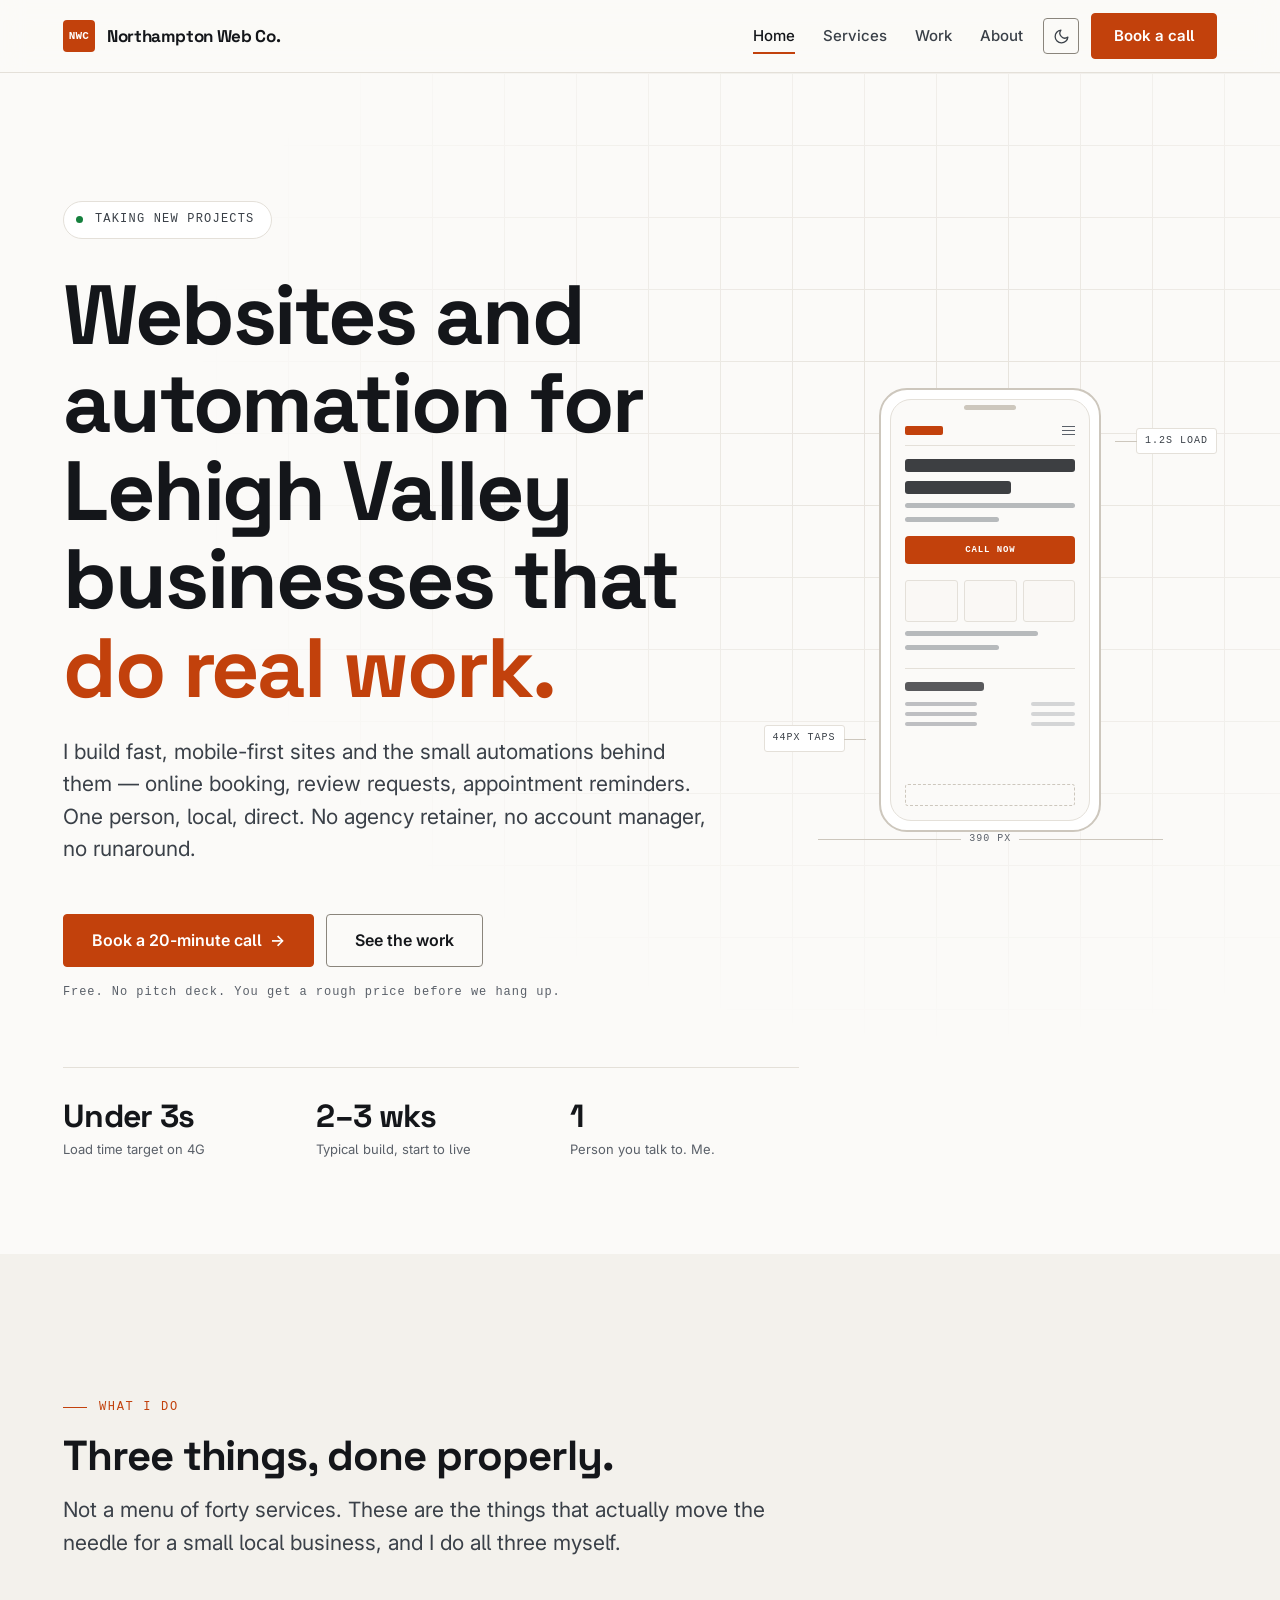
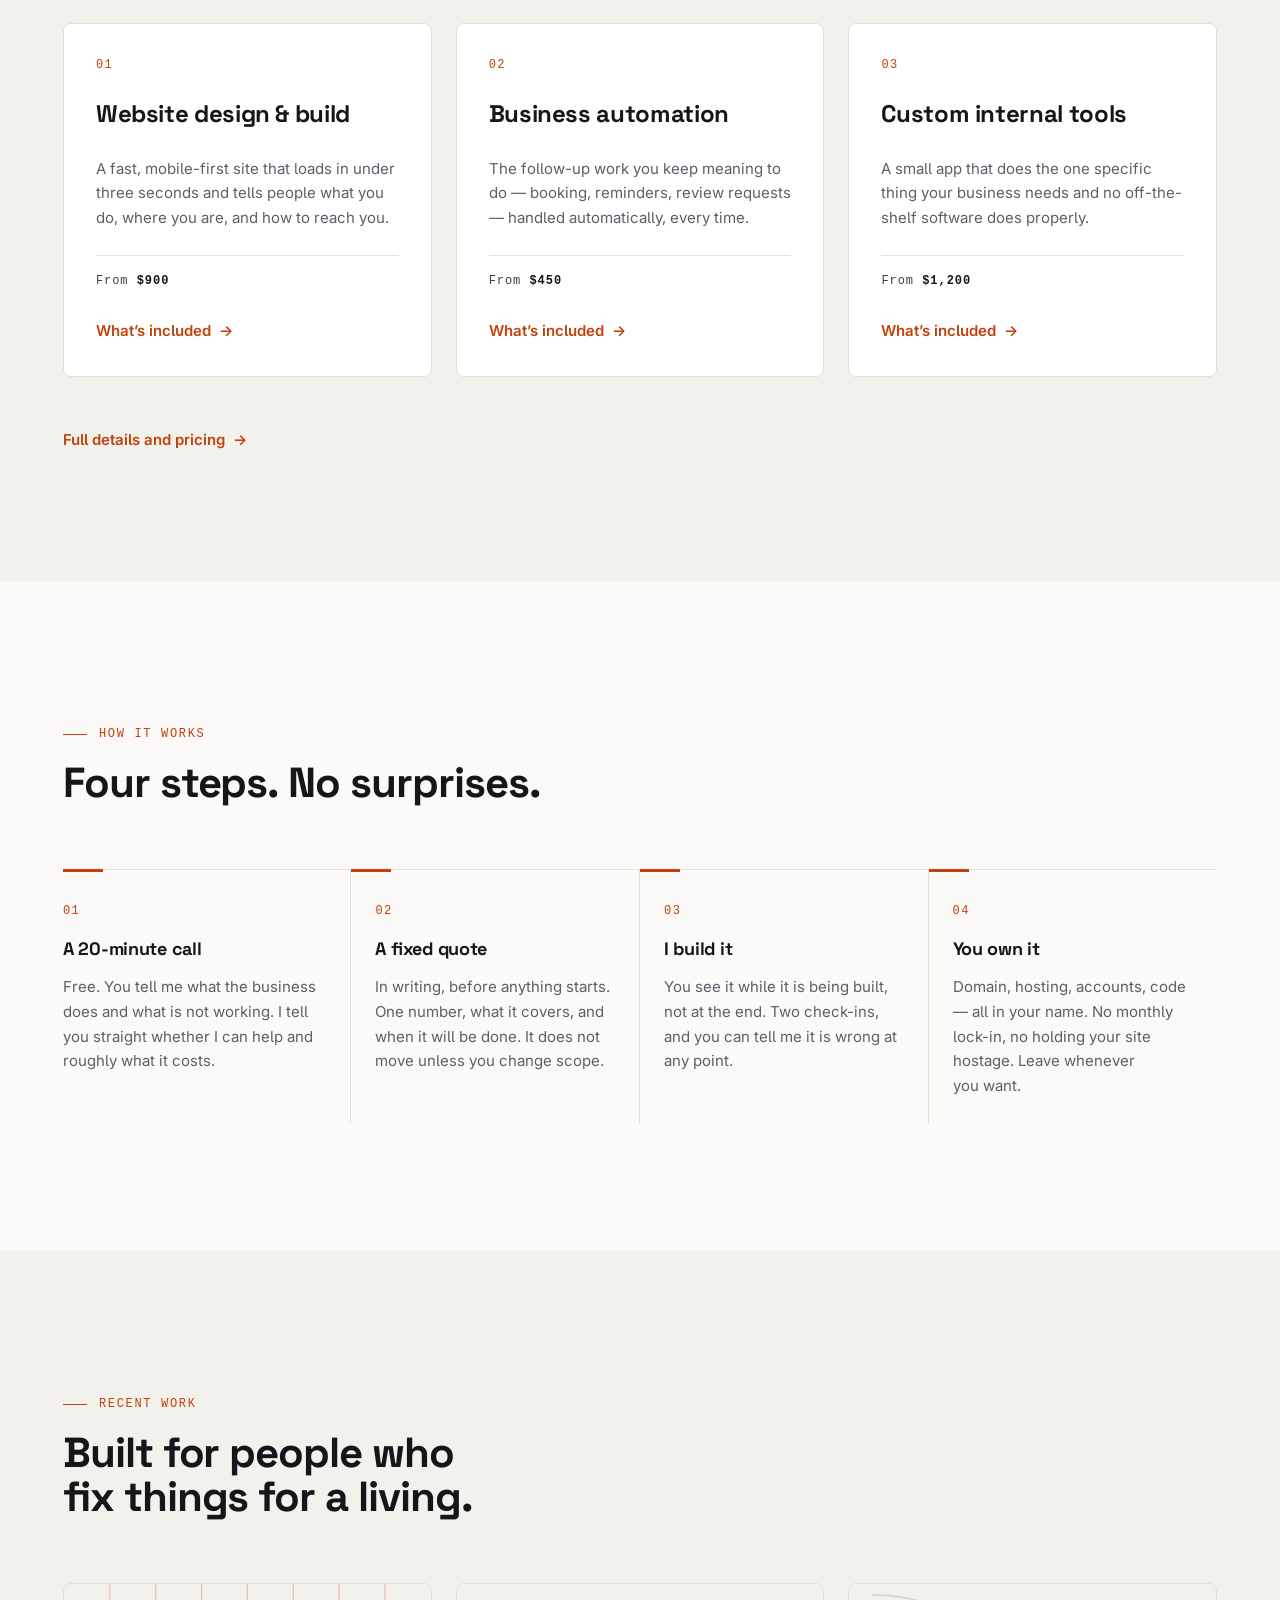
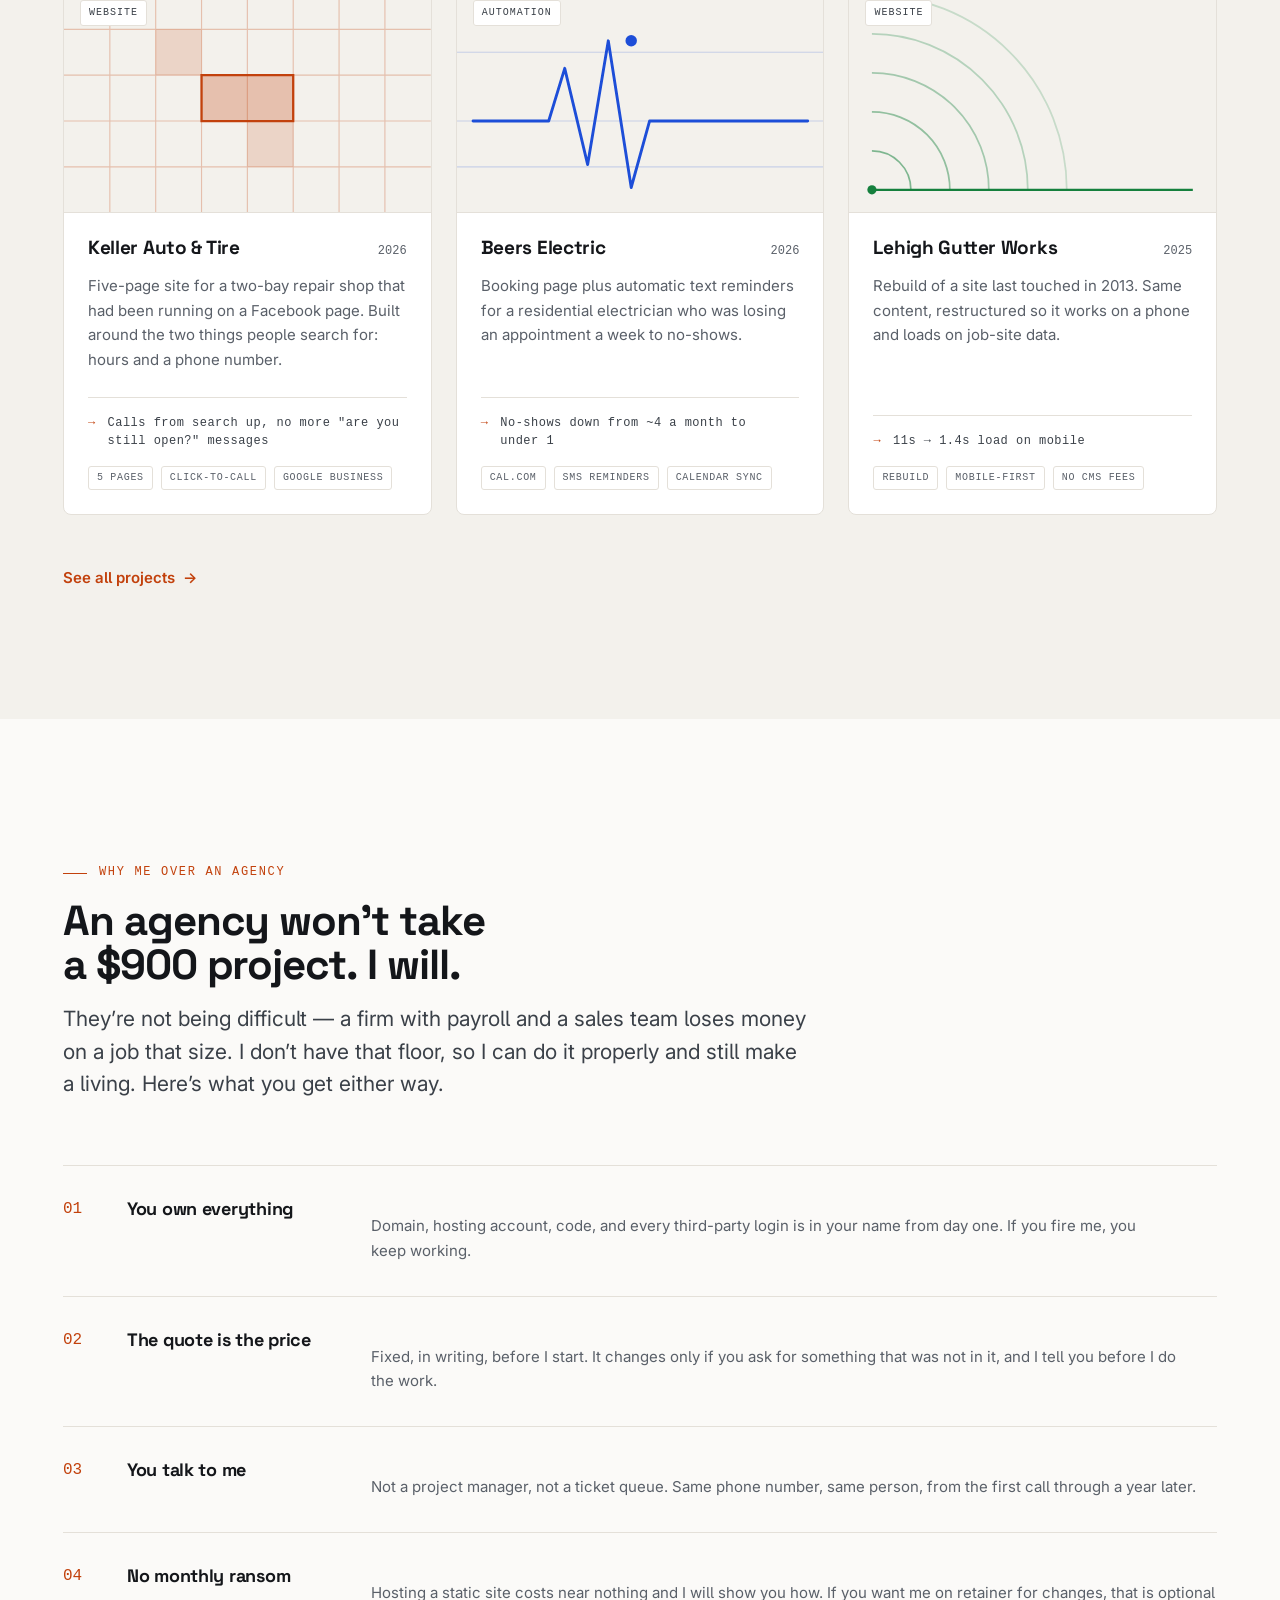
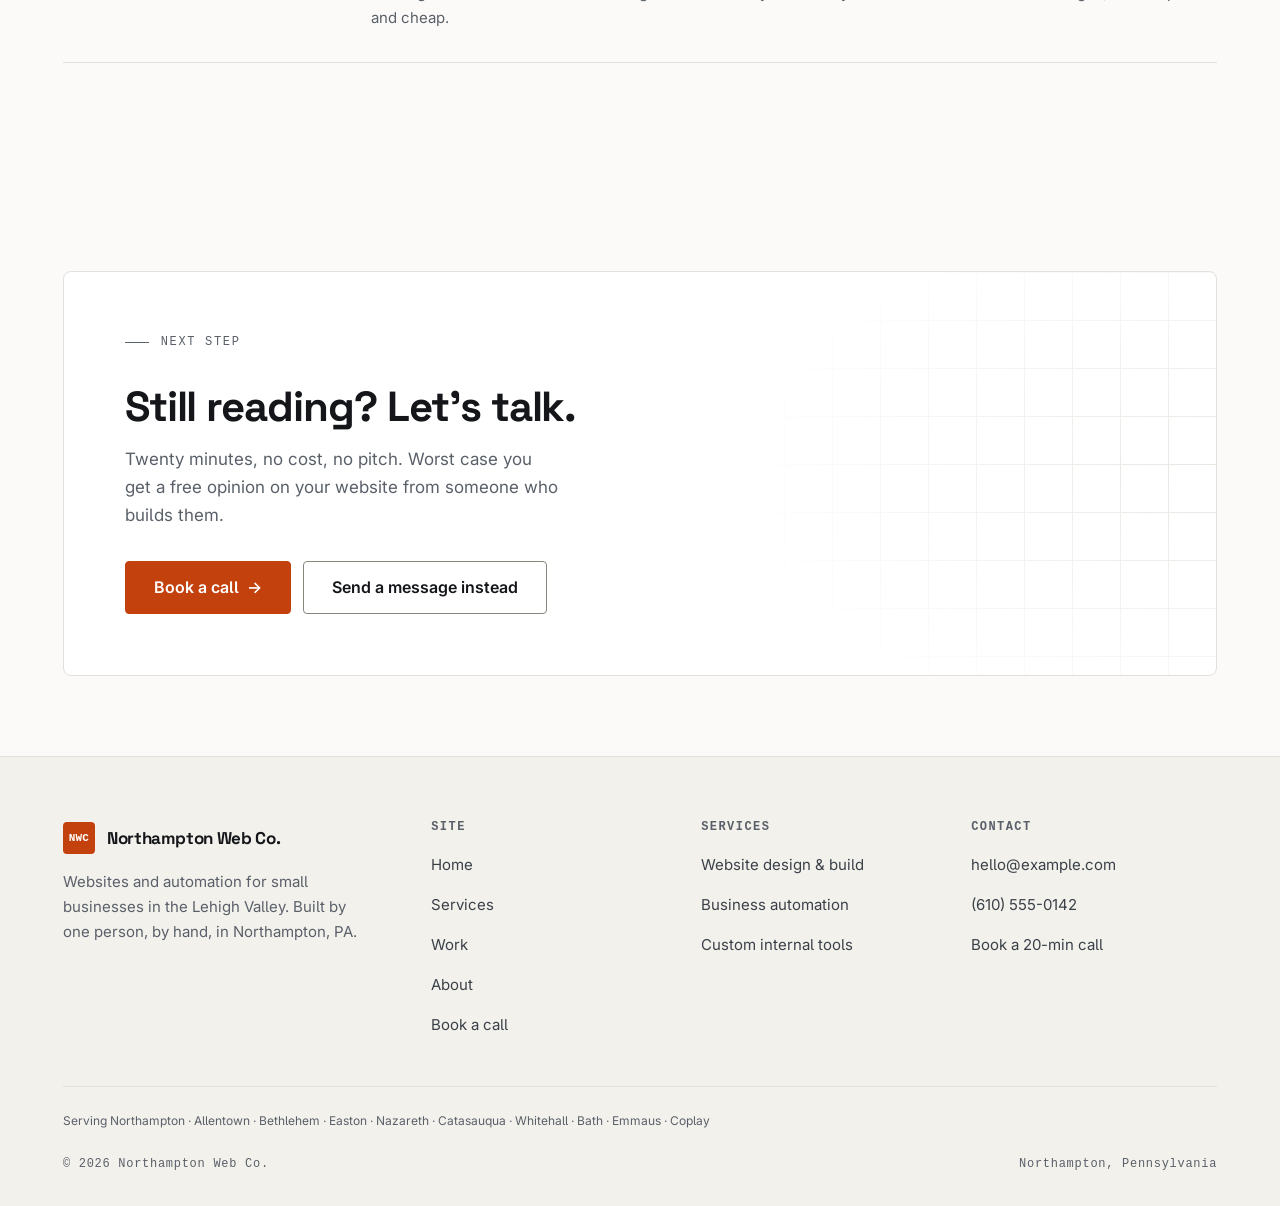
==== commit 9b30badb: "Stage 4-5: About, Book, 404 + accessibility and verification pass Pages - about.html: prose and fact" ====
--- a/index.html
+++ b/index.html
@@ -72,28 +72,72 @@
   <!-- ========================= HERO ========================= -->
   <section class="hero">
     <div class="wrap hero__inner">
-      <p class="hero__status">
-        <span class="hero__dot" aria-hidden="true"></span>
-        Taking new projects
-      </p>
-
-      <h1 class="hero__title" data-render="hero-title">
-        Websites and automation for Lehigh Valley businesses that <em>do real work.</em>
-      </h1>
-
-      <p class="lead hero__sub" data-render="hero-sub">
-        I build fast, mobile-first sites and the small automations behind them — online
-        booking, review requests, appointment reminders. One person, local, direct.
-      </p>
-
-      <div class="hero__cta">
-        <div class="btn-row">
-          <a class="btn btn--primary btn--lg" href="book.html">
-            Book a 20-minute call <span class="btn__arrow" aria-hidden="true">→</span>
-          </a>
-          <a class="btn btn--ghost btn--lg" href="work.html">See the work</a>
+      <div class="hero__grid">
+
+        <div class="hero__content">
+          <p class="hero__status">
+            <span class="hero__dot" aria-hidden="true"></span>
+            Taking new projects
+          </p>
+
+          <h1 class="hero__title" data-render="hero-title">
+            Websites and automation for Lehigh Valley businesses that <em>do real work.</em>
+          </h1>
+
+          <p class="lead hero__sub" data-render="hero-sub">
+            I build fast, mobile-first sites and the small automations behind them — online
+            booking, review requests, appointment reminders. One person, local, direct.
+          </p>
+
+          <div class="hero__cta">
+            <div class="btn-row">
+              <a class="btn btn--primary btn--lg" href="book.html">
+                Book a 20-minute call <span class="btn__arrow" aria-hidden="true">→</span>
+              </a>
+              <a class="btn btn--ghost btn--lg" href="work.html">See the work</a>
+            </div>
+            <p class="hero__note">Free. No pitch deck. You get a rough price before we hang up.</p>
+          </div>
         </div>
-        <p class="hero__note">Free. No pitch deck. You get a rough price before we hang up.</p>
+
+        <!-- Decorative hero figure: a phone wireframe drawn entirely in CSS, annotated
+             like a technical drawing. Reinforces "mobile-first" and the blueprint
+             direction without a single image. Hidden from assistive tech — it carries
+             no information the copy doesn't already state. -->
+        <div class="hero__figure" aria-hidden="true">
+          <div class="device">
+            <span class="device__ear"></span>
+            <div class="device__screen">
+              <div class="wf wf__topbar">
+                <span class="wf__logo"></span>
+                <span class="wf__menu"><i></i><i></i><i></i></span>
+              </div>
+              <div class="wf__block wf__h1"></div>
+              <div class="wf__block wf__h1 is-short"></div>
+              <div class="wf__block wf__line"></div>
+              <div class="wf__block wf__line is-short"></div>
+              <div class="wf__btn">Call now</div>
+              <div class="wf__cards">
+                <span></span><span></span><span></span>
+              </div>
+              <div class="wf__block wf__line is-mid"></div>
+              <div class="wf__block wf__line is-short"></div>
+              <div class="wf__hr"></div>
+              <div class="wf__block wf__h2"></div>
+              <div class="wf__rows">
+                <span><i></i><b></b></span>
+                <span><i></i><b></b></span>
+                <span><i></i><b></b></span>
+              </div>
+              <div class="wf__foot"></div>
+            </div>
+          </div>
+
+          <span class="dim dim--width"><i></i>390&nbsp;px<i></i></span>
+          <span class="dim dim--speed">1.2s load</span>
+          <span class="dim dim--tap">44px taps</span>
+        </div>
+
       </div>
 
       <div class="stats" data-render="hero-stats"></div>
@@ -111,6 +155,16 @@
           needle for a small local business, and I do all three myself.
         </p>
       </div>
+
+      <noscript>
+        <div class="noscript-note">
+          <p><strong>This section needs JavaScript to list the three services.</strong>
+          Everything else on the site works without it.</p>
+          <p>If you would rather skip all that: I am Nick, I build websites and
+          automation for small businesses around Northampton, PA. Head to the
+          <a href="book.html">booking page</a> and we can just talk.</p>
+        </div>
+      </noscript>
 
       <div class="grid grid--3 reveal-group" data-render="services-cards"></div>
 
--- a/css/style.css
+++ b/css/style.css
@@ -45,9 +45,16 @@
   --ink-2:        #3a4048;   /* 10.0:1 */
   --muted:        #5a6069;   /*  6.0:1 */
 
-  /* Lines */
-  --line:         #e4e0d9;
-  --line-strong:  #cdc7bd;
+  /* Lines.
+     --line / --line-strong are DECORATIVE hairlines (card edges, rules,
+     dividers). They are exempt from WCAG 1.4.11.
+     --border-control is for anything a user operates — input, select,
+     textarea, ghost button, filter chip. Its boundary is what identifies the
+     control, so it must clear 3:1 against the surface behind it. Don't
+     substitute --line-strong there; it measures 1.7:1. */
+  --line:           #e4e0d9;
+  --line-strong:    #cdc7bd;
+  --border-control: #8a857c;   /* 3.5:1 on --bg */
 
   /* Accent — safety orange. 4.96:1 on --bg, 5.18:1 against white text. */
   --accent:       #c2410c;
@@ -116,8 +123,9 @@
     --ink-2:        #c9cfd6;   /* 11.3:1 */
     --muted:        #98a1ab;   /*  7.1:1 */
 
-    --line:         #262c34;
-    --line-strong:  #3a434e;
+    --line:           #262c34;
+    --line-strong:    #3a434e;
+    --border-control: #6b7683;   /* 3.7:1 on --surface */
 
     --accent:       #fb923c;   /* 8.2:1 on --bg */
     --accent-hover: #fdba74;
@@ -151,8 +159,9 @@
   --ink-2:        #c9cfd6;
   --muted:        #98a1ab;
 
-  --line:         #262c34;
-  --line-strong:  #3a434e;
+  --line:           #262c34;
+  --line-strong:    #3a434e;
+  --border-control: #6b7683;   /* 3.7:1 on --surface */
 
   --accent:       #fb923c;
   --accent-hover: #fdba74;
@@ -269,6 +278,10 @@
 
 p { text-wrap: pretty; }
 
+/* Default gap between a section heading and the paragraph after it. h1 is
+   excluded — page/hero titles carry their own margin-bottom. */
+h2 + p, h3 + p { margin-top: var(--s-4); }
+
 .lead {
   font-size: var(--t-lead);
   line-height: 1.55;
@@ -415,13 +428,13 @@
   width: 2.25rem;
   height: 2.25rem;
   background: transparent;
-  border: 1px solid var(--line);
+  border: 1px solid var(--border-control);
   border-radius: var(--radius);
   color: var(--ink-2);
   cursor: pointer;
   transition: border-color 0.16s var(--ease), color 0.16s var(--ease);
 }
-.theme-toggle:hover { border-color: var(--line-strong); color: var(--ink); }
+.theme-toggle:hover { border-color: var(--ink-2); color: var(--ink); }
 .theme-toggle svg { width: 1.0625rem; height: 1.0625rem; }
 .theme-toggle .icon-sun  { display: none; }
 .theme-toggle .icon-moon { display: block; }
@@ -439,7 +452,7 @@
   gap: var(--s-2);
   padding: var(--s-2) var(--s-3);
   background: transparent;
-  border: 1px solid var(--line);
+  border: 1px solid var(--border-control);
   border-radius: var(--radius);
   color: var(--ink);
   cursor: pointer;
@@ -493,7 +506,7 @@
 .btn--primary { background: var(--accent); color: var(--accent-ink); border-color: var(--accent); }
 .btn--primary:hover { background: var(--accent-hover); border-color: var(--accent-hover); color: var(--accent-ink); }
 
-.btn--ghost { background: transparent; color: var(--ink); border-color: var(--line-strong); }
+.btn--ghost { background: transparent; color: var(--ink); border-color: var(--border-control); }
 .btn--ghost:hover { border-color: var(--ink); color: var(--ink); background: transparent; }
 
 .btn--lg { padding: 1rem 1.75rem; font-size: 1rem; }
@@ -624,13 +637,32 @@
     linear-gradient(to right, var(--line) 1px, transparent 1px),
     linear-gradient(to bottom, var(--line) 1px, transparent 1px);
   background-size: 72px 72px;
-  -webkit-mask-image: radial-gradient(ellipse 90% 70% at 72% 22%, #000 0%, transparent 72%);
-  mask-image: radial-gradient(ellipse 90% 70% at 72% 22%, #000 0%, transparent 72%);
-  opacity: 0.7;
+  -webkit-mask-image: radial-gradient(ellipse 85% 75% at 74% 30%, #000 0%, transparent 70%);
+  mask-image: radial-gradient(ellipse 85% 75% at 74% 30%, #000 0%, transparent 70%);
+  opacity: 1;
   pointer-events: none;
 }
 
 .hero__inner { position: relative; z-index: 1; }
+
+/* Two-column hero on wide screens; figure drops away on narrow ones. */
+.hero__grid {
+  display: grid;
+  grid-template-columns: minmax(0, 1fr);
+  gap: var(--s-8);
+  align-items: center;
+  margin-bottom: var(--s-8);
+}
+
+@media (min-width: 1040px) {
+  .hero__grid {
+    grid-template-columns: minmax(0, 1.18fr) minmax(0, 0.82fr);
+    gap: var(--s-7);
+  }
+  /* The headline shares the row now, so dial the display size back from its
+     full-bleed maximum — otherwise it wraps to six lines. */
+  .hero__title { font-size: clamp(2.5rem, 1rem + 2.9vw, 3.5rem); }
+}
 
 .hero__status {
   display: inline-flex;
@@ -671,7 +703,7 @@
 
 .hero__sub { max-width: 54ch; margin-bottom: var(--s-7); }
 
-.hero__cta { margin-bottom: var(--s-8); }
+.hero__cta { margin-bottom: 0; }
 
 .hero__note {
   font-family: var(--font-mono);
@@ -681,6 +713,166 @@
   margin-top: var(--s-4);
   text-transform: none;
 }
+
+/* --- Hero figure: CSS-drawn phone wireframe with drafting annotations -----
+   Purely decorative (aria-hidden). Below 1040px it's hidden entirely rather
+   than shrunk — a tiny illustration of a tiny phone adds nothing on a phone.
+   -------------------------------------------------------------------------- */
+
+.hero__figure { display: none; }
+
+@media (min-width: 1040px) {
+  .hero__figure {
+    display: block;
+    position: relative;
+    justify-self: stretch;
+    padding: var(--s-7) 0 var(--s-6);
+  }
+}
+
+.device {
+  position: relative;
+  width: 222px;
+  aspect-ratio: 9 / 18;
+  padding: 9px;
+  background: var(--surface);
+  border: 2px solid var(--line-strong);
+  border-radius: 28px;
+  margin-inline: auto;
+}
+
+.device__ear {
+  position: absolute;
+  top: 15px;
+  left: 50%;
+  transform: translateX(-50%);
+  width: 52px;
+  height: 5px;
+  border-radius: 999px;
+  background: var(--line-strong);
+  z-index: 2;
+}
+
+.device__screen {
+  height: 100%;
+  background: var(--bg);
+  border: 1px solid var(--line);
+  border-radius: 21px;
+  padding: 26px 14px 14px;
+  display: flex;
+  flex-direction: column;
+  gap: 9px;
+  overflow: hidden;
+}
+
+.wf__topbar {
+  display: flex;
+  align-items: center;
+  justify-content: space-between;
+  padding-bottom: 10px;
+  border-bottom: 1px solid var(--line);
+  margin-bottom: 4px;
+}
+.wf__logo { width: 38px; height: 9px; border-radius: 2px; background: var(--accent); }
+.wf__menu { display: grid; gap: 2.5px; }
+.wf__menu i { display: block; width: 13px; height: 1.5px; background: var(--muted); }
+
+.wf__block { border-radius: 3px; }
+.wf__h1 { height: 13px; width: 100%; background: var(--ink); opacity: 0.82; }
+.wf__h1.is-short { width: 62%; }
+.wf__line { height: 5px; width: 100%; background: var(--muted); opacity: 0.42; }
+.wf__line.is-short { width: 55%; }
+.wf__line.is-mid   { width: 78%; }
+
+.wf__btn {
+  margin-top: 5px;
+  height: 28px;
+  display: grid;
+  place-items: center;
+  background: var(--accent);
+  color: var(--accent-ink);
+  border-radius: 4px;
+  font-family: var(--font-mono);
+  font-size: 9px;
+  letter-spacing: 0.1em;
+  text-transform: uppercase;
+  font-weight: 700;
+}
+
+.wf__cards {
+  display: grid;
+  grid-template-columns: repeat(3, 1fr);
+  gap: 6px;
+  margin-top: 7px;
+}
+.wf__cards span {
+  height: 42px;
+  border: 1px solid var(--line);
+  border-radius: 3px;
+  background: var(--surface-2);
+}
+
+.wf__hr { height: 1px; background: var(--line); margin: 9px 0 4px; }
+.wf__h2 { height: 9px; width: 46%; background: var(--ink); opacity: 0.7; }
+
+/* "Opening hours" style key/value rows */
+.wf__rows { display: grid; gap: 6px; margin-top: 2px; }
+.wf__rows span { display: flex; align-items: center; justify-content: space-between; }
+.wf__rows i { width: 42%; height: 4px; border-radius: 2px; background: var(--muted); opacity: 0.38; }
+.wf__rows b { width: 26%; height: 4px; border-radius: 2px; background: var(--muted); opacity: 0.24; }
+
+.wf__foot {
+  margin-top: auto;
+  height: 22px;
+  border-radius: 3px;
+  border: 1px dashed var(--line-strong);
+}
+
+/* Drafting-style dimension callouts */
+.dim {
+  position: absolute;
+  font-family: var(--font-mono);
+  font-size: 0.625rem;
+  letter-spacing: 0.1em;
+  text-transform: uppercase;
+  color: var(--muted);
+  white-space: nowrap;
+}
+
+.dim--width {
+  left: 12%;
+  right: 12%;
+  bottom: 1rem;
+  display: flex;
+  align-items: center;
+  gap: 0.5rem;
+  justify-content: center;
+}
+.dim--width i { flex: 1; height: 1px; background: var(--line-strong); }
+
+.dim--speed,
+.dim--tap {
+  padding: 0.25rem 0.5rem;
+  background: var(--surface);
+  border: 1px solid var(--line);
+  border-radius: 3px;
+  color: var(--ink-2);
+}
+.dim--speed { top: 5.5rem;  right: 0; }
+.dim--tap   { bottom: 7rem; left: 0; }
+
+/* Hairline leaders from the callouts to the device */
+.dim--speed::before,
+.dim--tap::before {
+  content: '';
+  position: absolute;
+  top: 50%;
+  width: 1.4rem;
+  height: 1px;
+  background: var(--line-strong);
+}
+.dim--speed::before { right: 100%; }
+.dim--tap::before   { left: 100%; }
 
 /* Stat strip */
 .stats {
@@ -883,17 +1075,15 @@
   color: var(--ink-2);
   line-height: 1.5;
 }
+/* Checkmark drawn from two borders on a rotated box — a real tick, not an X. */
 .includes li::before {
   content: '';
-  width: 0.875rem;
-  height: 0.875rem;
-  margin-top: 0.3rem;
-  border: 1.5px solid var(--accent);
-  border-radius: 2px;
-  background:
-    linear-gradient(45deg, transparent 45%, var(--accent) 45%, var(--accent) 55%, transparent 55%),
-    linear-gradient(-45deg, transparent 45%, var(--accent) 45%, var(--accent) 55%, transparent 55%);
-  background-size: 100% 100%;
+  width: 0.4375rem;
+  height: 0.75rem;
+  margin: 0.25rem 0 0 0.25rem;
+  border: solid var(--accent);
+  border-width: 0 2px 2px 0;
+  transform: rotate(45deg);
   flex-shrink: 0;
 }
 
@@ -966,7 +1156,7 @@
 .filter {
   padding: var(--s-2) var(--s-4);
   background: transparent;
-  border: 1px solid var(--line);
+  border: 1px solid var(--border-control);
   border-radius: 999px;
   color: var(--ink-2);
   font-family: var(--font-mono);
@@ -976,7 +1166,7 @@
   cursor: pointer;
   transition: all 0.16s var(--ease);
 }
-.filter:hover { border-color: var(--line-strong); color: var(--ink); }
+.filter:hover { border-color: var(--ink-2); color: var(--ink); }
 .filter[aria-pressed='true'] {
   background: var(--accent);
   border-color: var(--accent);
@@ -1069,6 +1259,25 @@
   text-transform: uppercase;
   color: var(--muted);
 }
+
+/* --------------------------------------------------------------------------
+   NOSCRIPT
+   Services and Work render their lists from data/site-content.js, so with JS
+   off those sections are empty. Rather than show a blank page, say so plainly
+   and give a route that works without scripting.
+   -------------------------------------------------------------------------- */
+
+.noscript-note {
+  border: 1px solid var(--accent);
+  border-left-width: 3px;
+  border-radius: var(--radius);
+  background: var(--accent-soft);
+  padding: var(--s-5);
+  margin-bottom: var(--s-7);
+  max-width: var(--measure);
+}
+.noscript-note p { color: var(--ink); font-size: var(--t-sm); }
+.noscript-note p + p { margin-top: var(--s-3); }
 
 .empty-state {
   padding: var(--s-9) 0;
@@ -1252,7 +1461,7 @@
   width: 100%;
   padding: 0.75rem 0.875rem;
   background: var(--surface);
-  border: 1px solid var(--line-strong);
+  border: 1px solid var(--border-control);
   border-radius: var(--radius);
   color: var(--ink);
   font-size: var(--t-body);
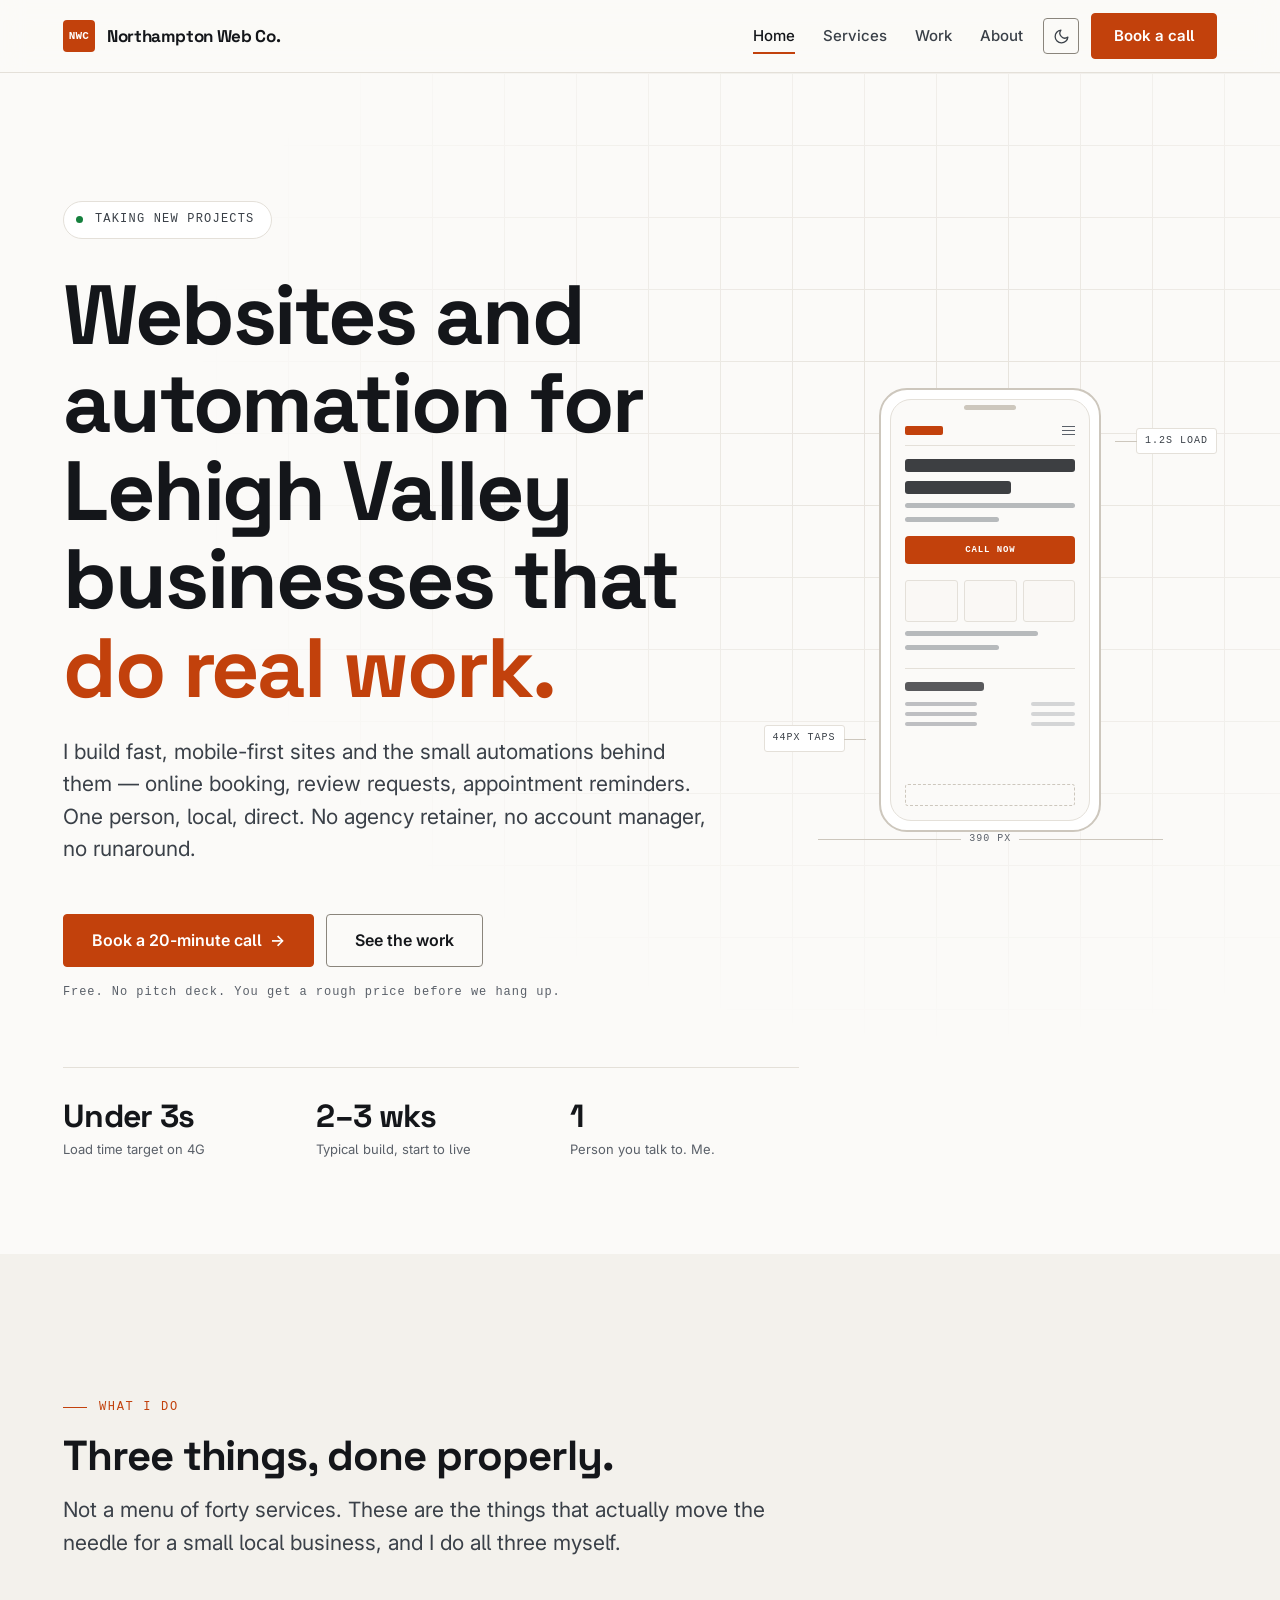
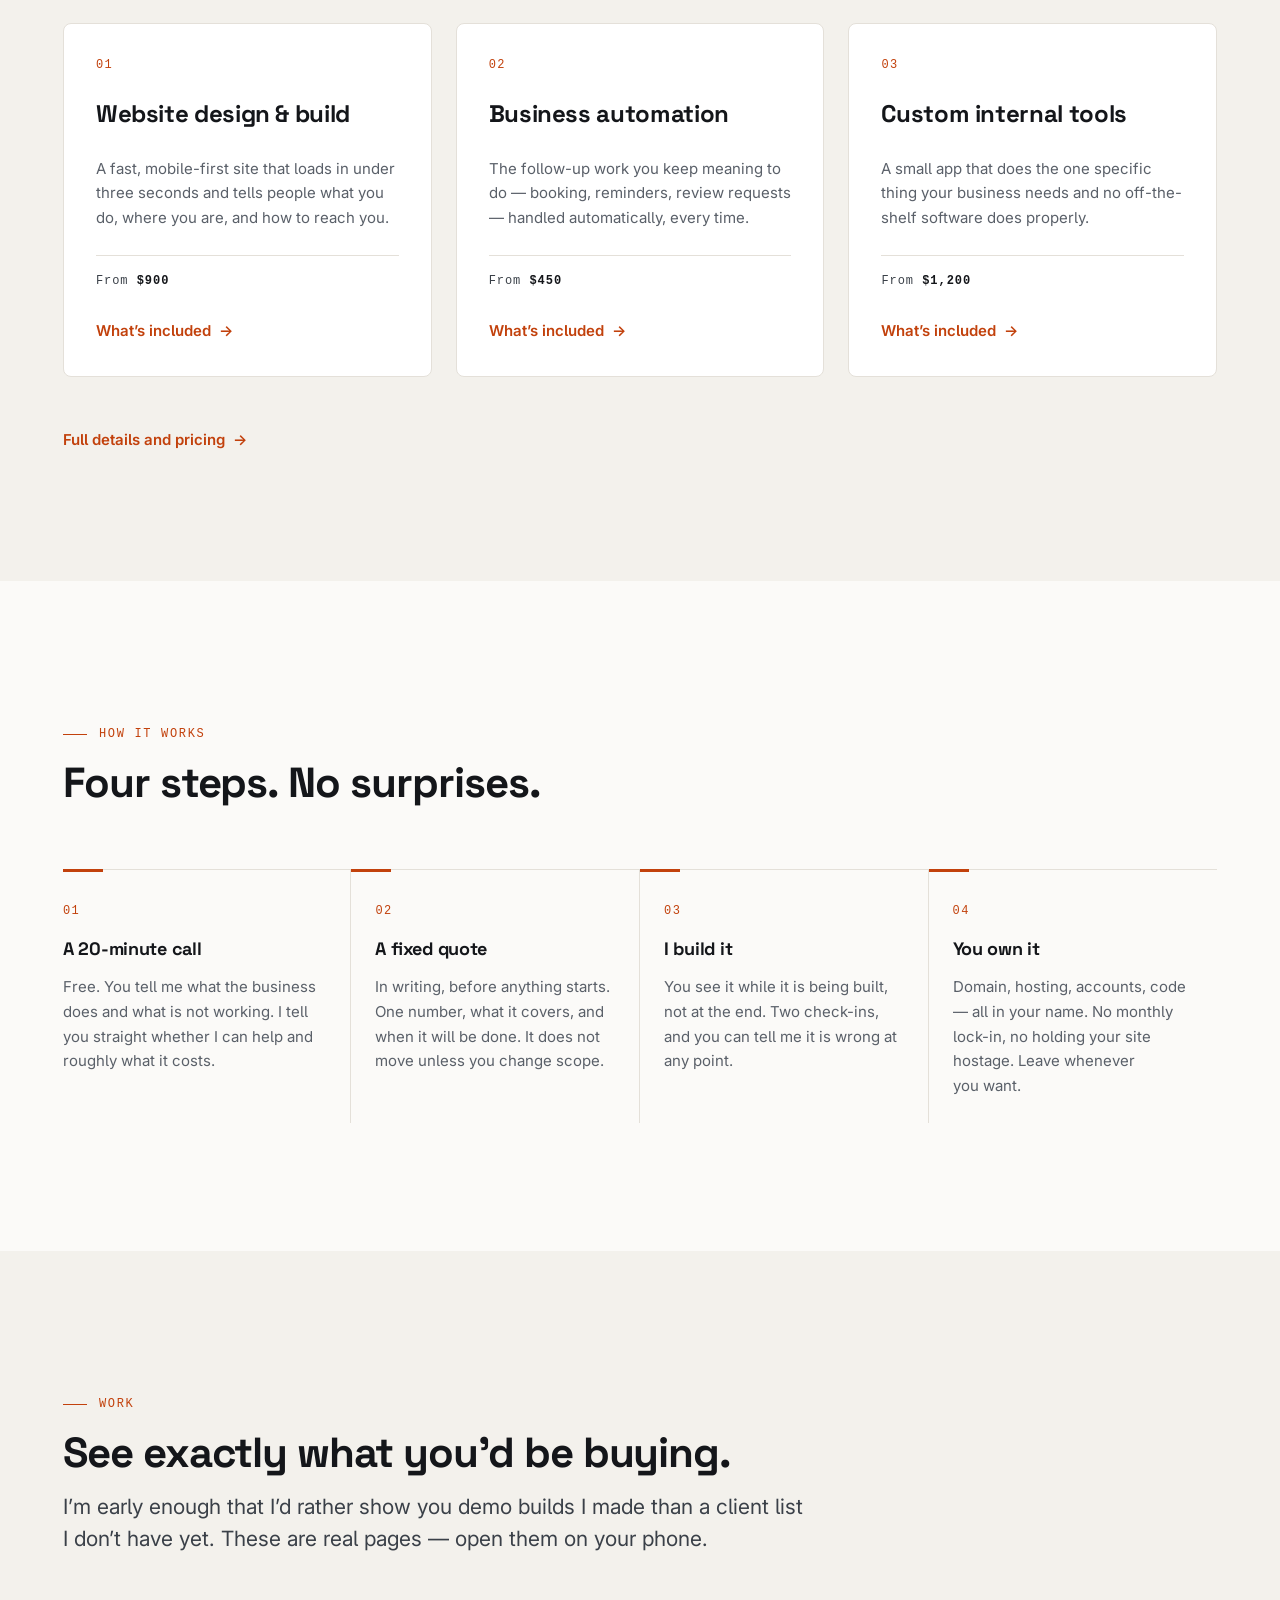
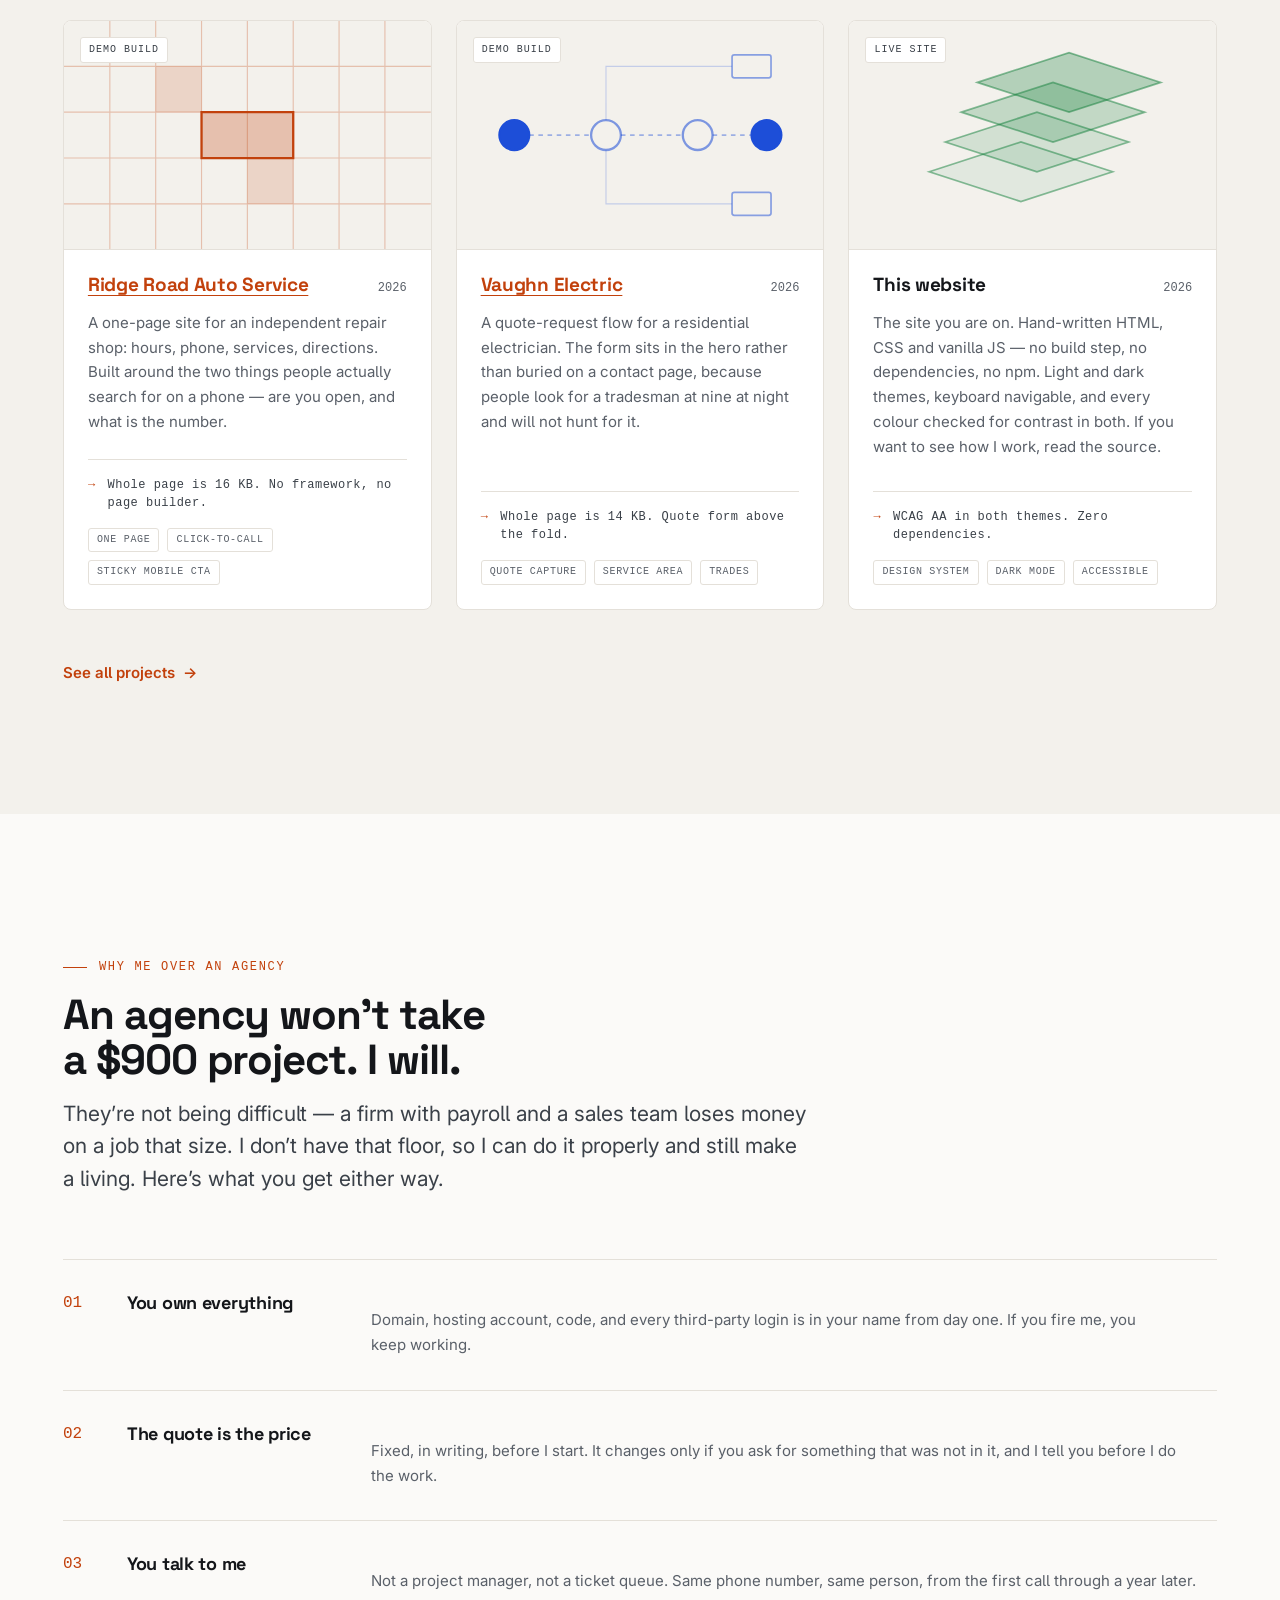
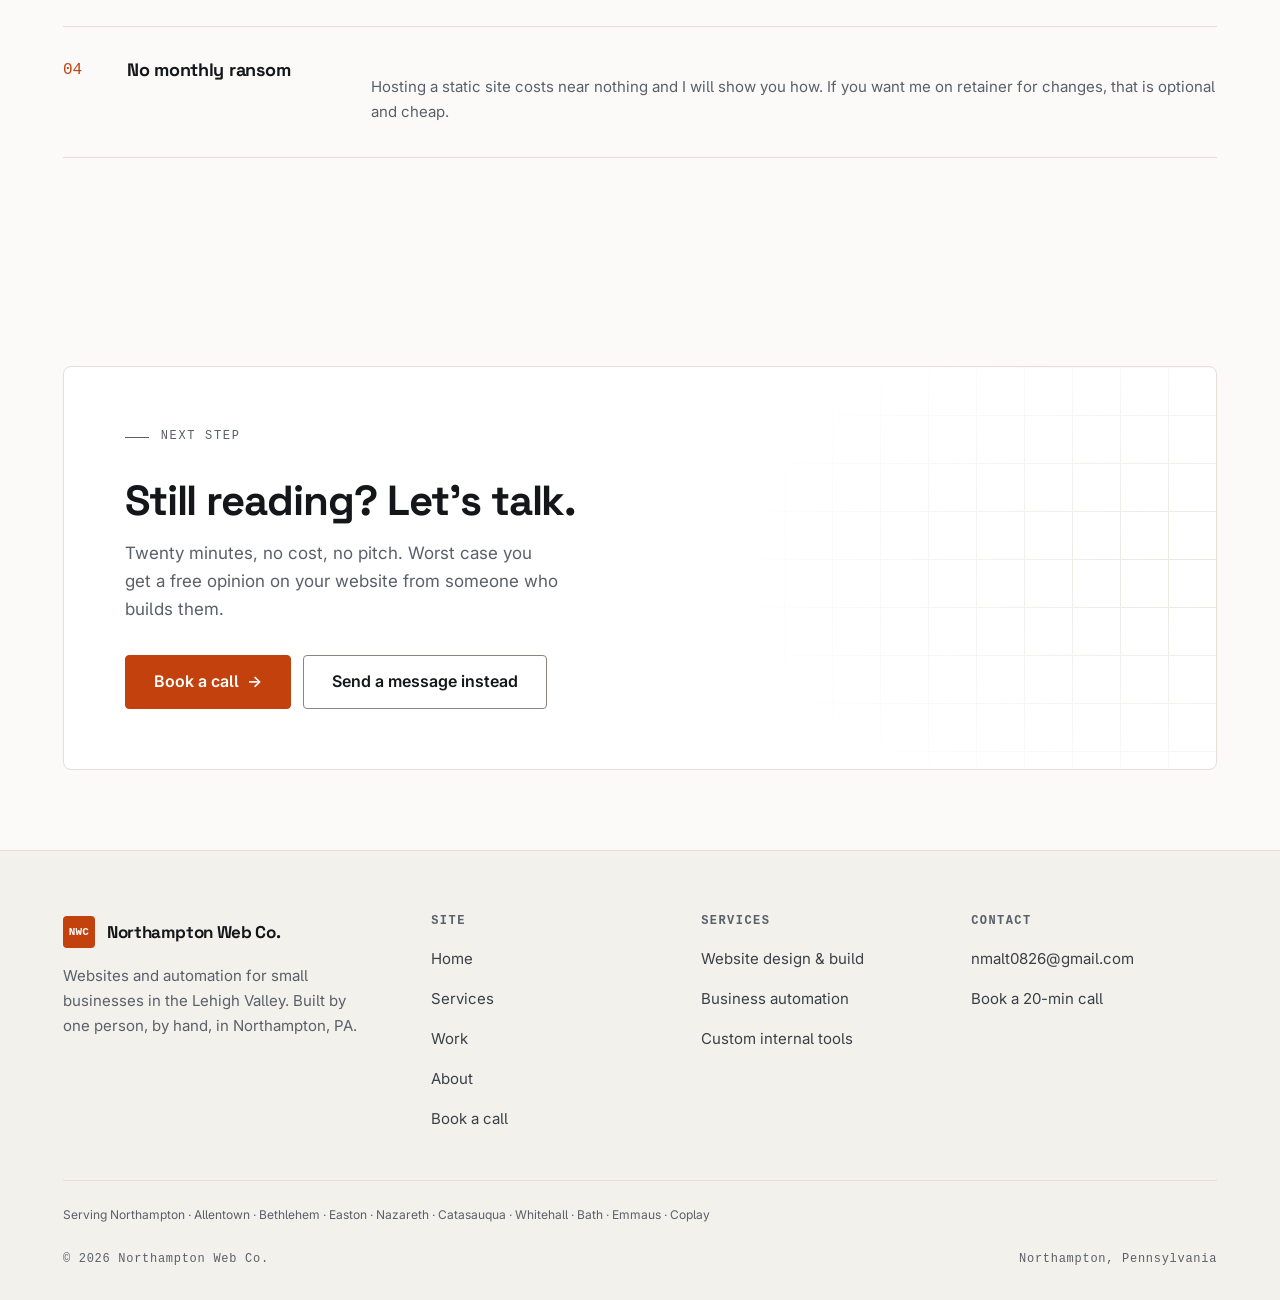
==== commit 3ee34636: "Make the site real: honest portfolio, working contact details Portfolio — this was the gap between a" ====
--- a/index.html
+++ b/index.html
@@ -7,7 +7,11 @@
 <title>Northampton Web Co. — Websites &amp; automation for Lehigh Valley businesses</title>
 <meta name="description" content="Fast, mobile-first websites and business automation for small businesses in Northampton and the Lehigh Valley. One person, local, fixed prices. Websites from $900.">
 
-<link rel="canonical" href="https://example.com/">
+<!-- PLACEHOLDER: no canonical tag until the real domain is known.
+     A canonical pointing at the wrong domain is far worse than none —
+     it tells Google the real version of this page lives somewhere else
+     and can drop the site out of results entirely. Once the domain is
+     live, add:  <link rel="canonical" href="https://yourdomain.com/"> -->
 <link rel="icon" href="assets/favicon.svg" type="image/svg+xml">
 
 <meta property="og:type" content="website">
@@ -190,8 +194,12 @@
   <section class="section section--alt" aria-labelledby="work-heading">
     <div class="wrap">
       <div class="section-head reveal">
-        <p class="eyebrow">Recent work</p>
-        <h2 id="work-heading">Built for people who fix things for a living.</h2>
+        <p class="eyebrow">Work</p>
+        <h2 id="work-heading">See exactly what you’d be buying.</h2>
+        <p class="lead">
+          I’m early enough that I’d rather show you demo builds I made than a client
+          list I don’t have yet. These are real pages — open them on your phone.
+        </p>
       </div>
 
       <div class="strip reveal-group" data-render="projects-strip"></div>
@@ -283,8 +291,10 @@
       <div>
         <h2 class="footer__head">Contact</h2>
         <ul class="footer__list">
-          <li><a href="#" data-render="biz-email">hello@example.com</a></li>
-          <li><a href="#" data-render="biz-phone">(610) 555-0142</a></li>
+          <li><a href="#" data-render="biz-email">nmalt0826@gmail.com</a></li>
+          <!-- No phone published yet. To add one: set business.phone in
+               data/site-content.js AND restore this line in all six pages —
+               <li><a href="#" data-render="biz-phone">YOUR NUMBER</a></li> -->
           <li><a href="book.html">Book a 20-min call</a></li>
         </ul>
       </div>
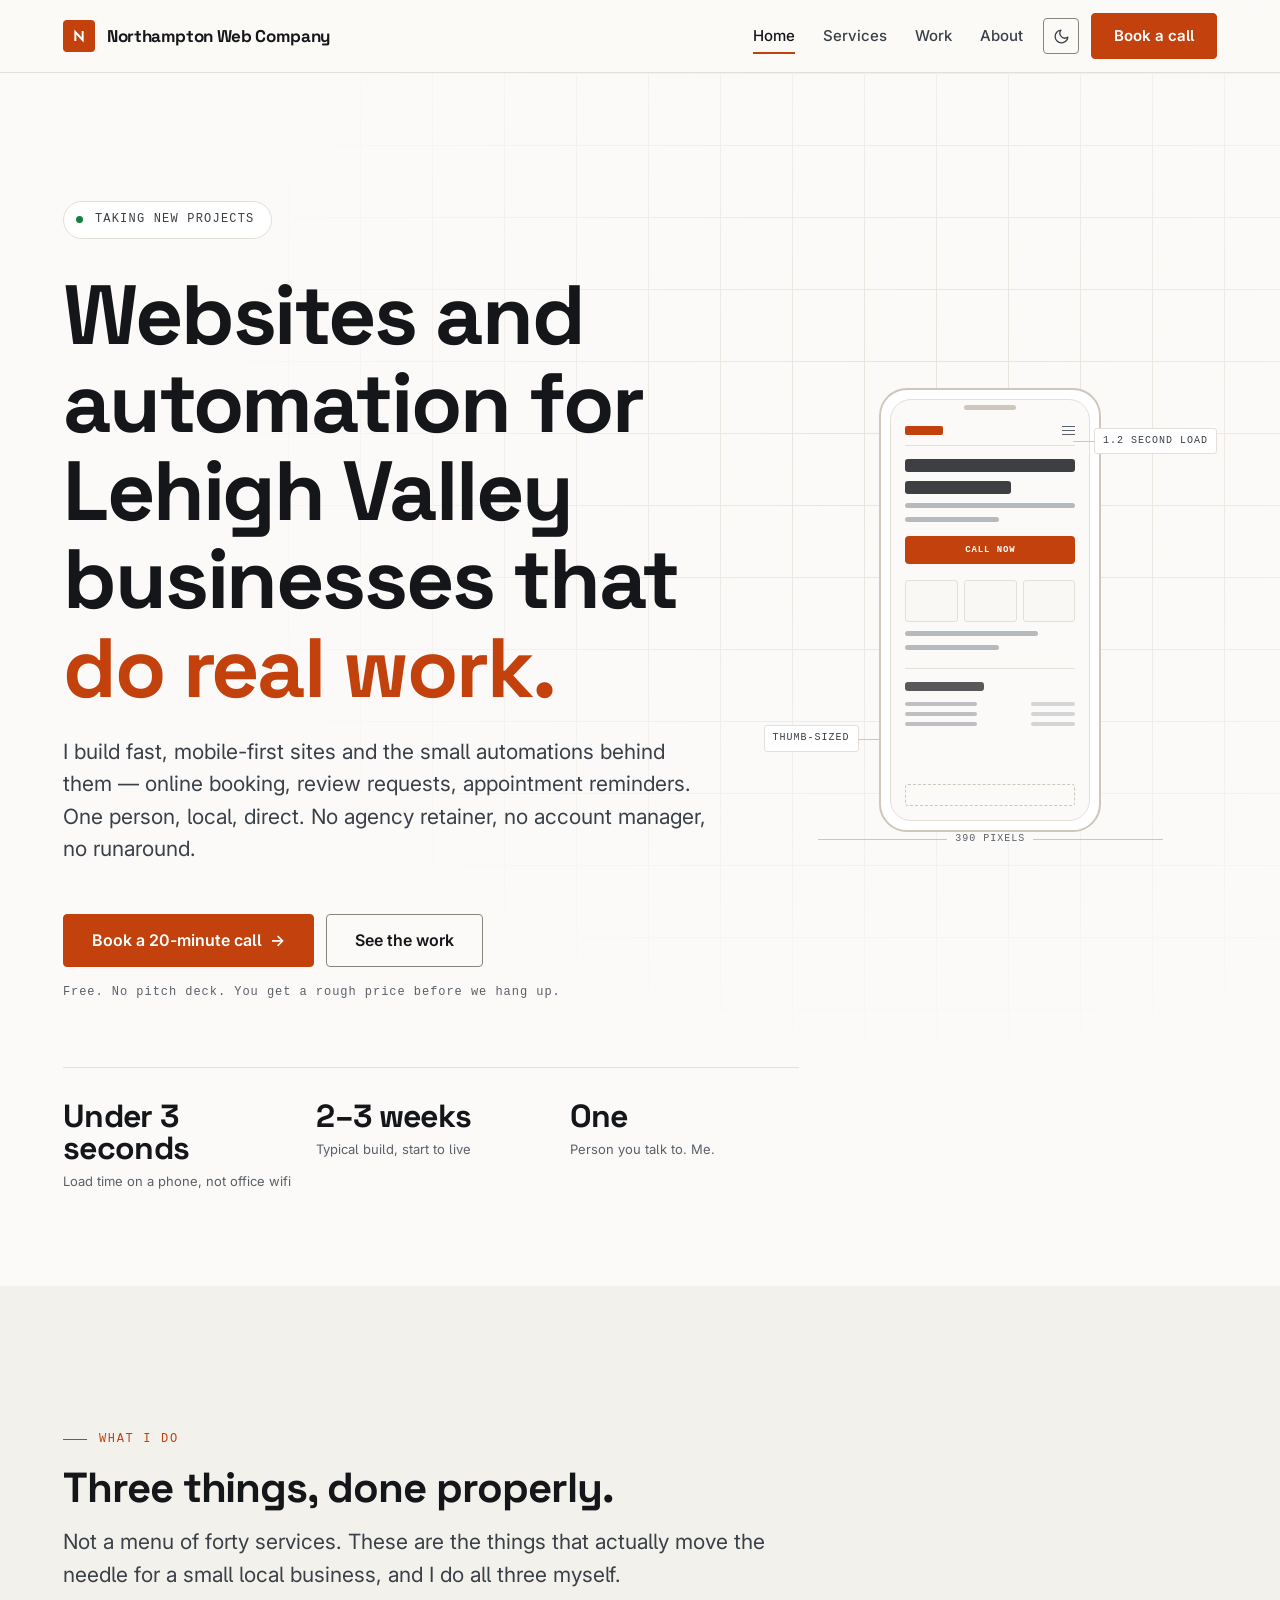
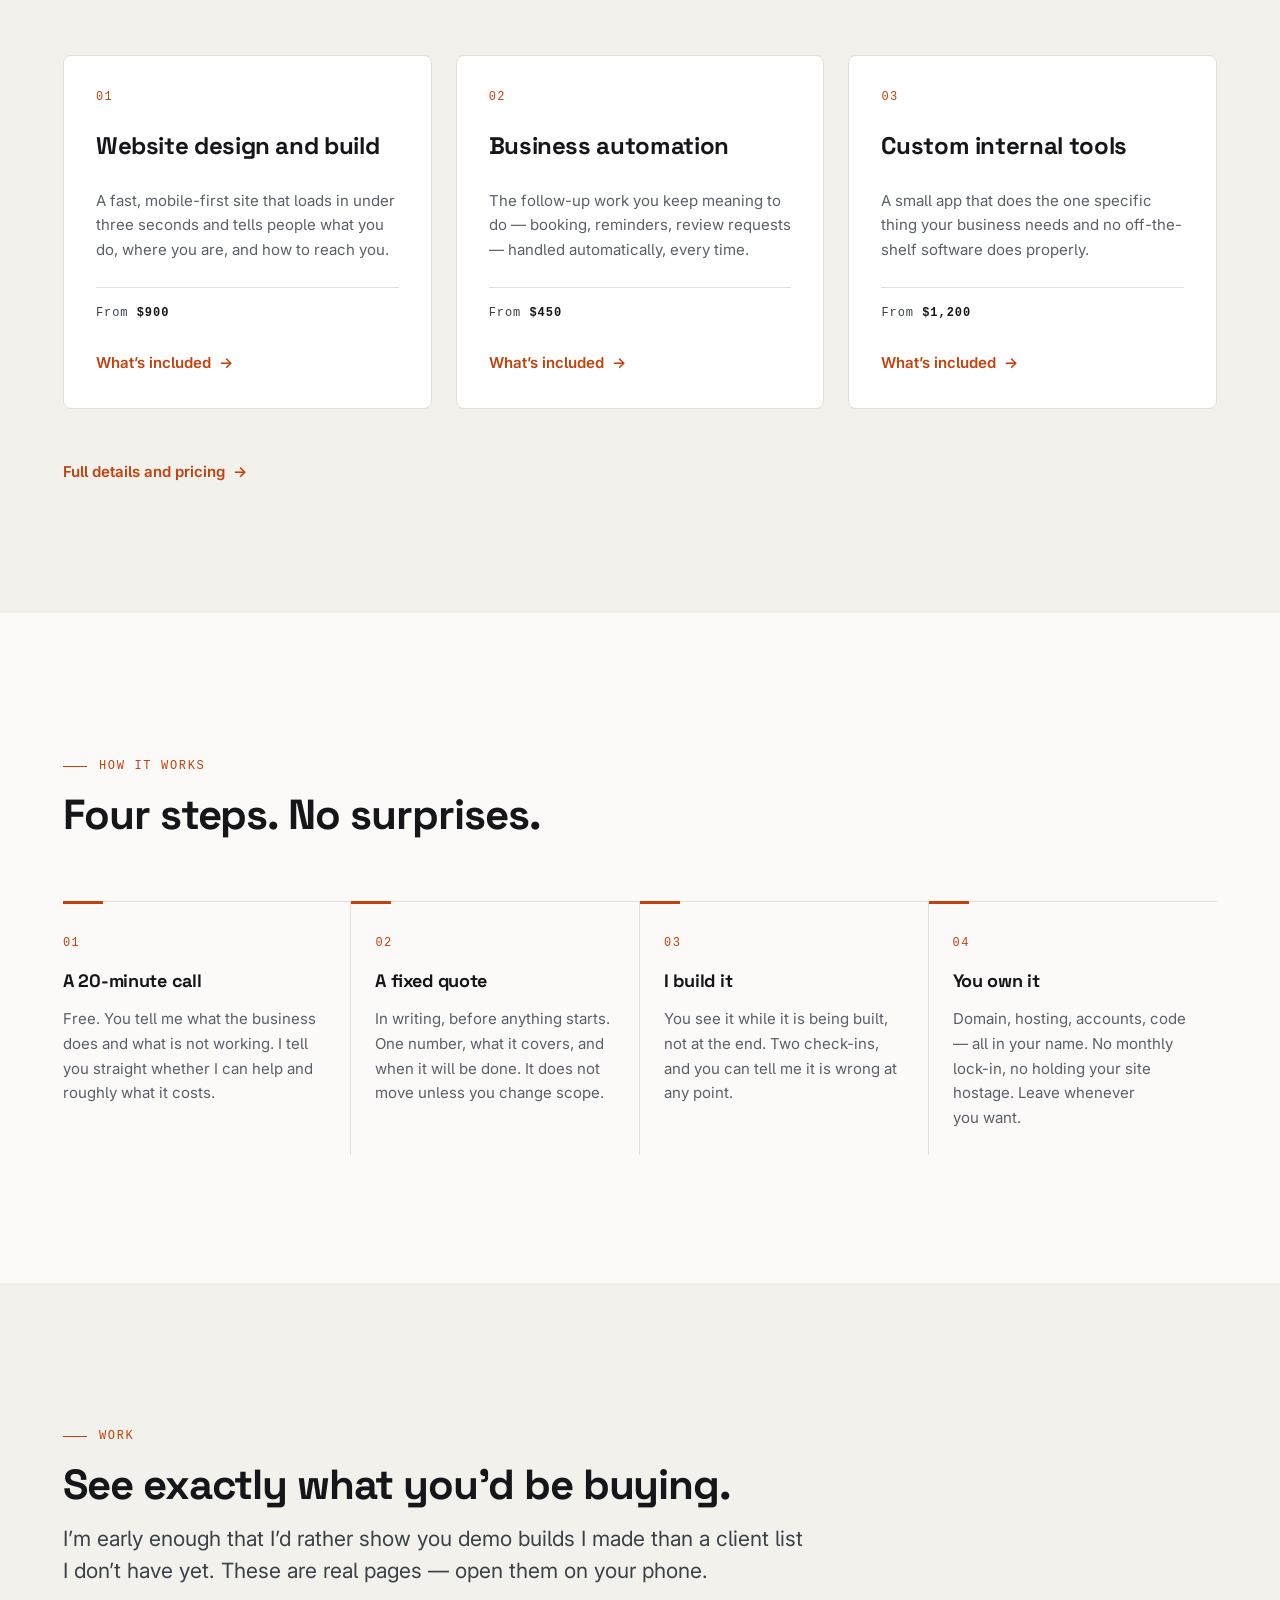
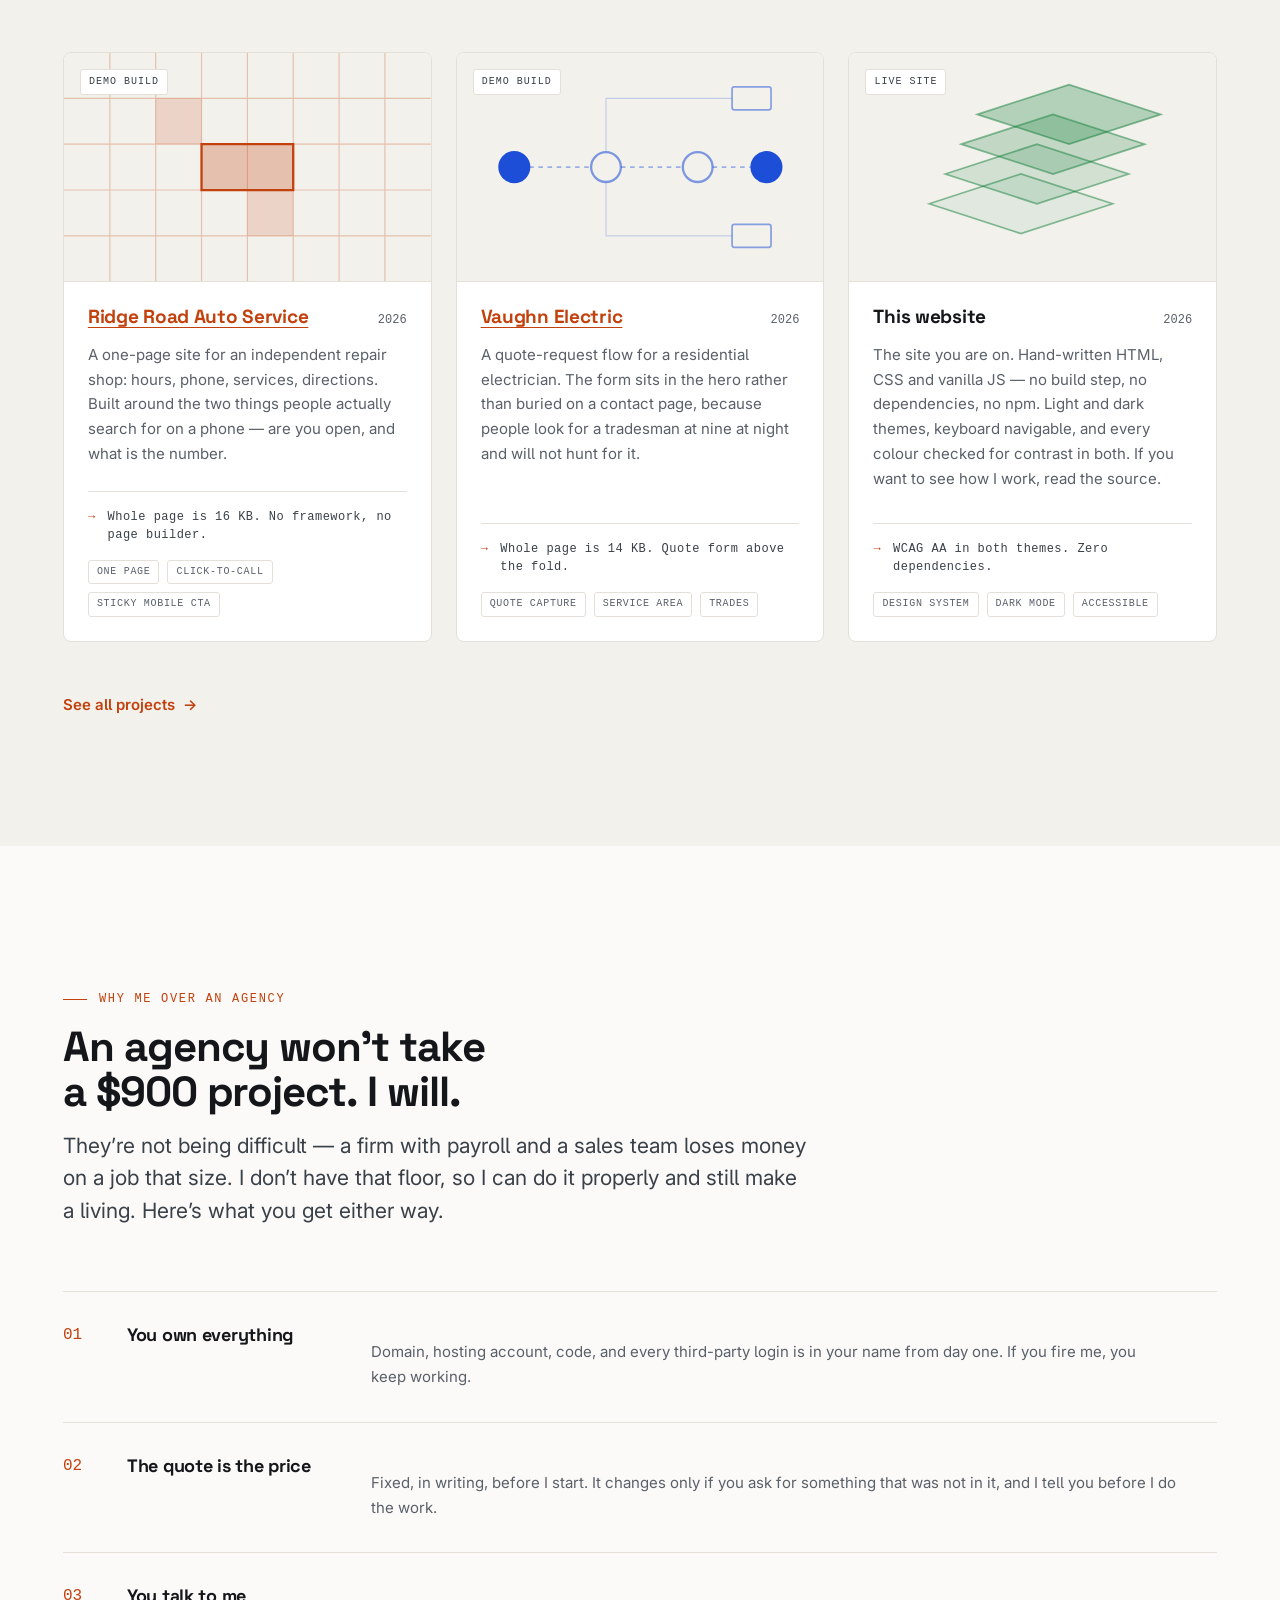
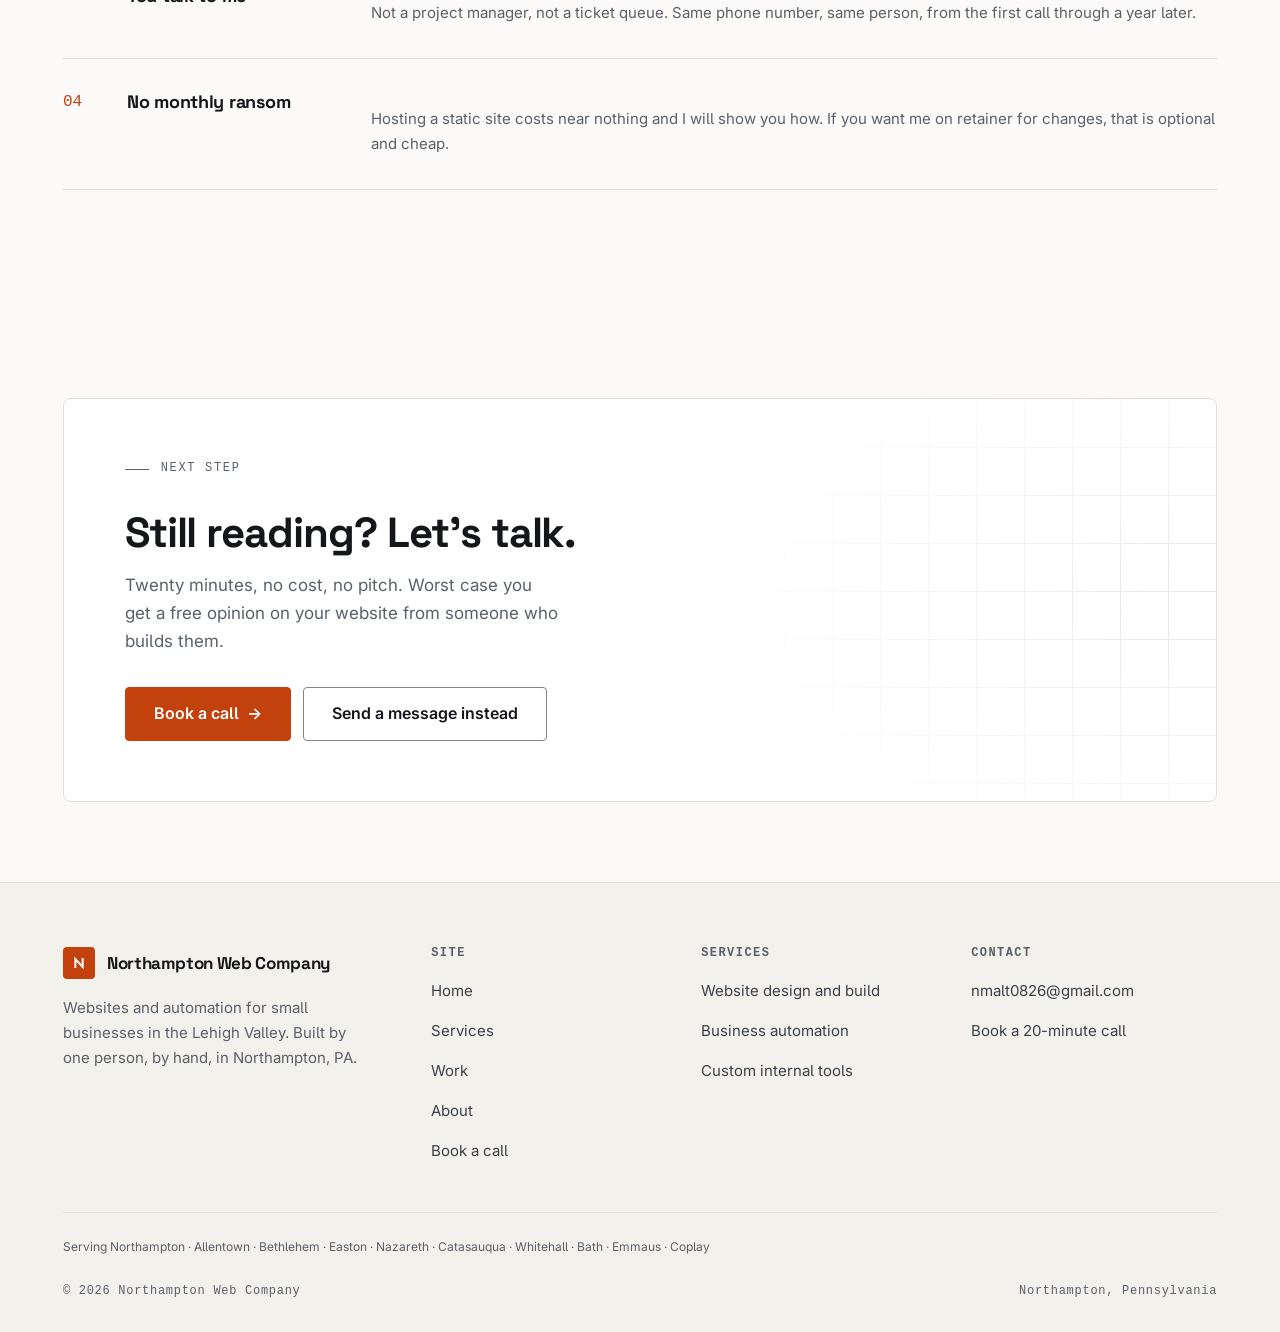
==== commit b0627f26: "Spell everything out: remove abbreviations across the site - Logo: the "NWC" square becomes a geomet" ====
--- a/index.html
+++ b/index.html
@@ -4,18 +4,14 @@
 <meta charset="utf-8">
 <meta name="viewport" content="width=device-width, initial-scale=1">
 
-<title>Northampton Web Co. — Websites &amp; automation for Lehigh Valley businesses</title>
+<title>Northampton Web Company — Websites and automation for Lehigh Valley businesses</title>
 <meta name="description" content="Fast, mobile-first websites and business automation for small businesses in Northampton and the Lehigh Valley. One person, local, fixed prices. Websites from $900.">
 
-<!-- PLACEHOLDER: no canonical tag until the real domain is known.
-     A canonical pointing at the wrong domain is far worse than none —
-     it tells Google the real version of this page lives somewhere else
-     and can drop the site out of results entirely. Once the domain is
-     live, add:  <link rel="canonical" href="https://yourdomain.com/"> -->
+<link rel="canonical" href="https://jimbob893.github.io/">
 <link rel="icon" href="assets/favicon.svg" type="image/svg+xml">
 
 <meta property="og:type" content="website">
-<meta property="og:title" content="Northampton Web Co. — Websites &amp; automation for Lehigh Valley businesses">
+<meta property="og:title" content="Northampton Web Company — Websites and automation for Lehigh Valley businesses">
 <meta property="og:description" content="Fast, mobile-first websites and business automation for small local businesses. One person, local, fixed prices.">
 <meta name="theme-color" content="#c2410c">
 
@@ -44,8 +40,8 @@
 <header class="site-header">
   <div class="wrap site-header__inner">
     <a class="logo" href="index.html">
-      <span class="logo__mark" data-render="biz-mark" aria-hidden="true">NWC</span>
-      <span data-render="biz-name">Northampton Web Co.</span>
+      <span class="logo__mark" aria-hidden="true"><svg viewBox="0 0 64 64" focusable="false"><path d="M19 46V18l26 28V18"/></svg></span>
+      <span data-render="biz-name">Northampton Web Company</span>
     </a>
 
     <button class="nav-toggle" type="button" aria-expanded="false" aria-controls="primary-nav">
@@ -137,9 +133,9 @@
             </div>
           </div>
 
-          <span class="dim dim--width"><i></i>390&nbsp;px<i></i></span>
-          <span class="dim dim--speed">1.2s load</span>
-          <span class="dim dim--tap">44px taps</span>
+          <span class="dim dim--width"><i></i>390 pixels<i></i></span>
+          <span class="dim dim--speed">1.2 second load</span>
+          <span class="dim dim--tap">Thumb-sized</span>
         </div>
 
       </div>
@@ -259,8 +255,8 @@
     <div class="footer-grid">
       <div class="footer__brand">
         <a class="logo" href="index.html">
-          <span class="logo__mark" data-render="biz-mark" aria-hidden="true">NWC</span>
-          <span data-render="biz-name">Northampton Web Co.</span>
+          <span class="logo__mark" aria-hidden="true"><svg viewBox="0 0 64 64" focusable="false"><path d="M19 46V18l26 28V18"/></svg></span>
+          <span data-render="biz-name">Northampton Web Company</span>
         </a>
         <p>
           Websites and automation for small businesses in the Lehigh Valley.
@@ -282,7 +278,7 @@
       <div>
         <h2 class="footer__head">Services</h2>
         <ul class="footer__list">
-          <li><a href="services.html#websites">Website design &amp; build</a></li>
+          <li><a href="services.html#websites">Website design and build</a></li>
           <li><a href="services.html#automation">Business automation</a></li>
           <li><a href="services.html#tools">Custom internal tools</a></li>
         </ul>
@@ -295,7 +291,7 @@
           <!-- No phone published yet. To add one: set business.phone in
                data/site-content.js AND restore this line in all six pages —
                <li><a href="#" data-render="biz-phone">YOUR NUMBER</a></li> -->
-          <li><a href="book.html">Book a 20-min call</a></li>
+          <li><a href="book.html">Book a 20-minute call</a></li>
         </ul>
       </div>
     </div>
@@ -303,7 +299,7 @@
     <p class="footer-area" data-render="service-area"></p>
 
     <div class="footer-bottom">
-      <span>© <span data-year>2026</span> <span data-render="biz-name">Northampton Web Co.</span></span>
+      <span>© <span data-year>2026</span> <span data-render="biz-name">Northampton Web Company</span></span>
       <span>Northampton, Pennsylvania</span>
     </div>
   </div>
--- a/css/style.css
+++ b/css/style.css
@@ -1,5 +1,5 @@
 /* ==========================================================================
-   Northampton Web Co. — design system + page styles
+   Northampton Web Company — design system + page styles
    Direction: "Technical Blueprint" — ink on warm paper, safety-orange accent,
    hairline rules instead of shadows, oversized mono section numbers.
 
@@ -363,19 +363,24 @@
   letter-spacing: -0.02em;
   white-space: nowrap;
 }
+/* Geometric mark, not lettering — the brand is spelled out in full beside it
+   rather than abbreviated to initials. */
 .logo__mark {
   display: grid;
   place-items: center;
   width: 2rem;
   height: 2rem;
   background: var(--accent);
-  color: var(--accent-ink);
-  font-family: var(--font-mono);
-  font-size: 0.6875rem;
-  font-weight: 700;
-  letter-spacing: 0.02em;
   border-radius: var(--radius);
   flex-shrink: 0;
+}
+.logo__mark svg {
+  width: 1.125rem;
+  height: 1.125rem;
+  fill: none;
+  stroke: var(--accent-ink);
+  stroke-width: 7;
+  stroke-linecap: square;
 }
 .logo:hover { color: var(--accent); }
 
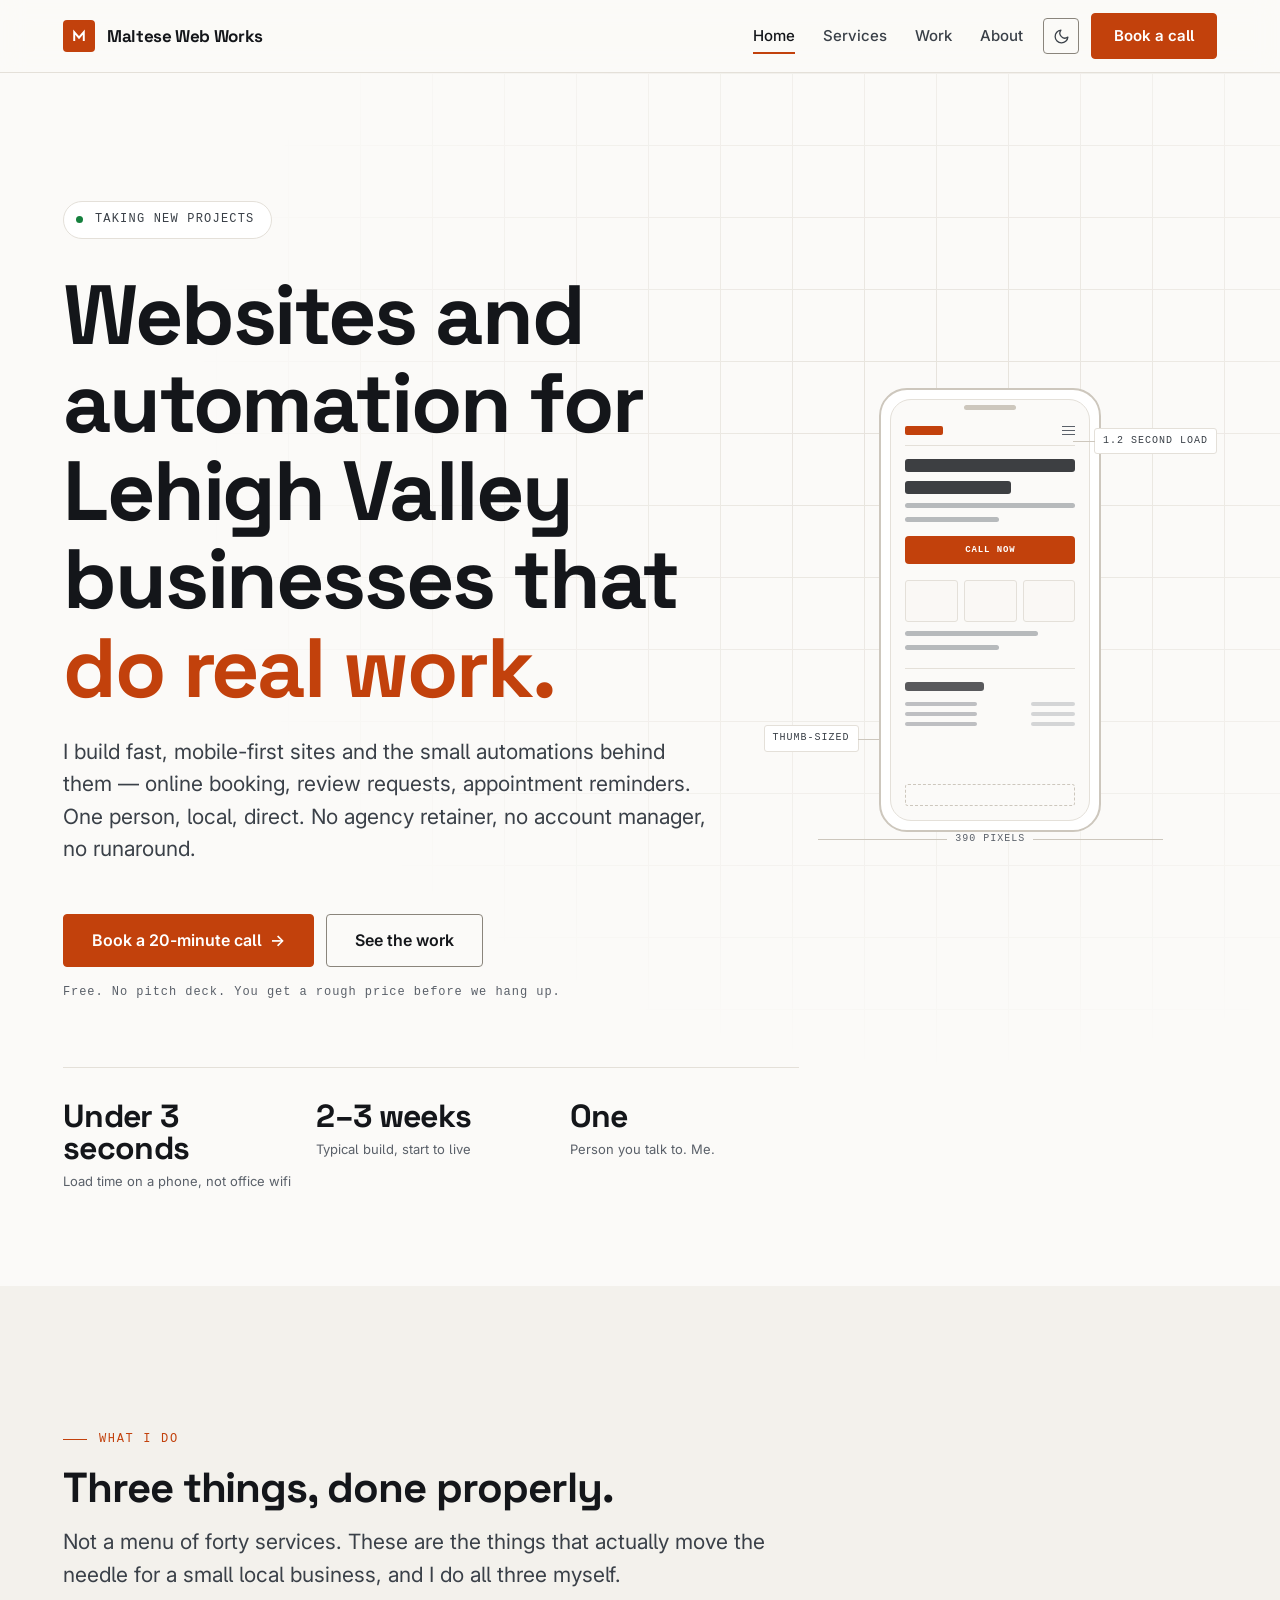
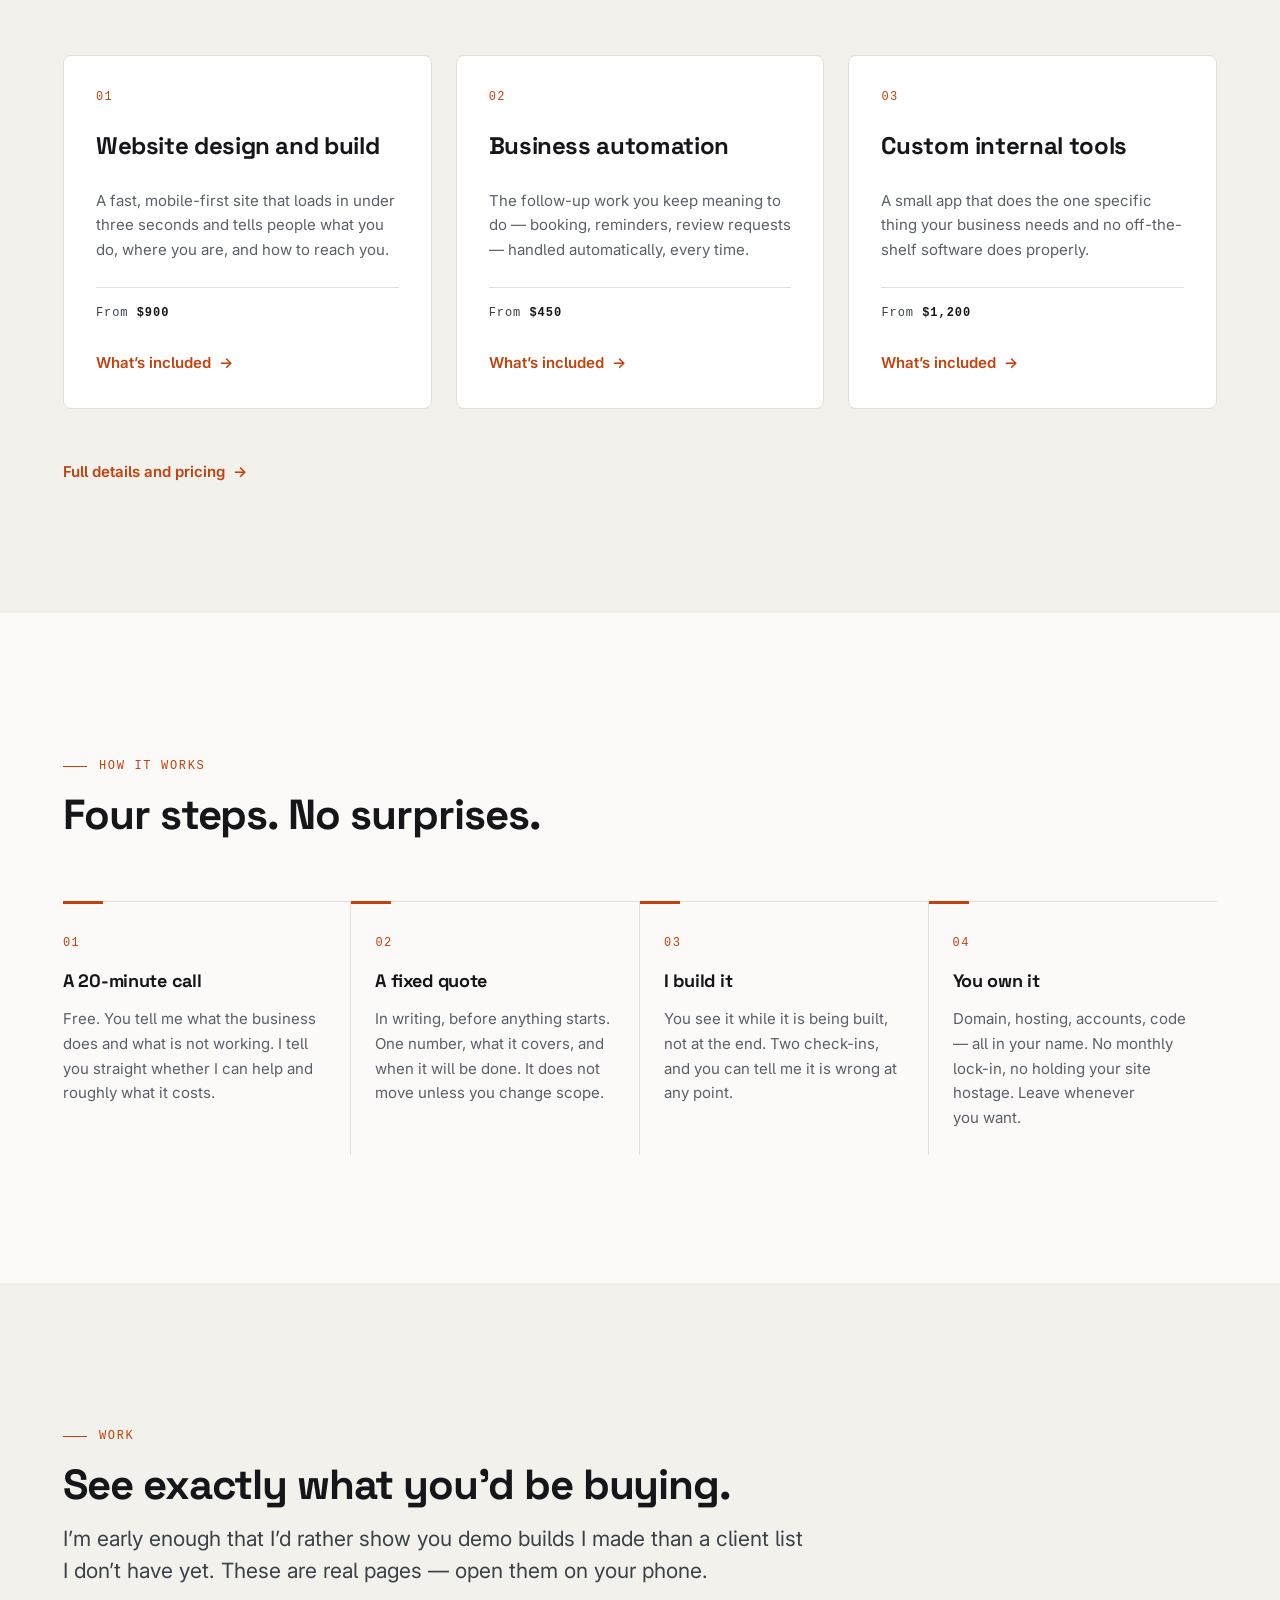
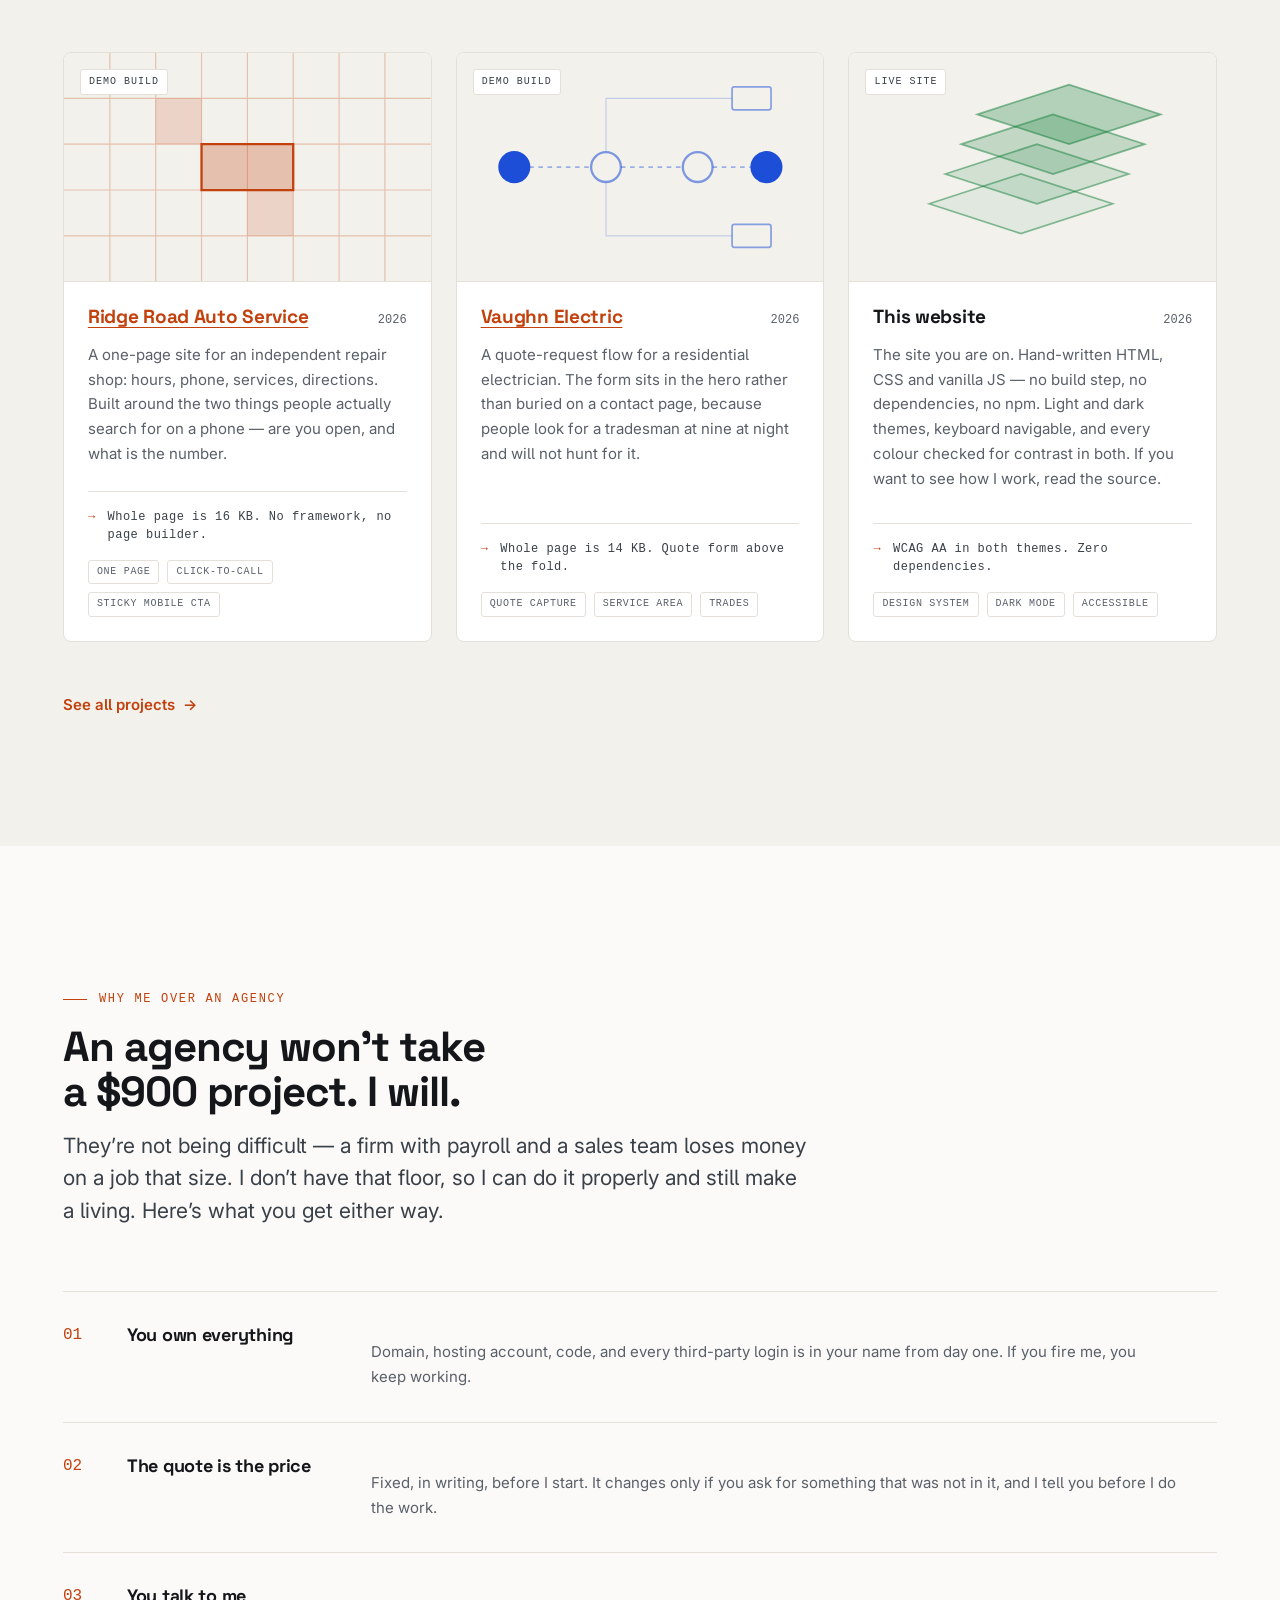
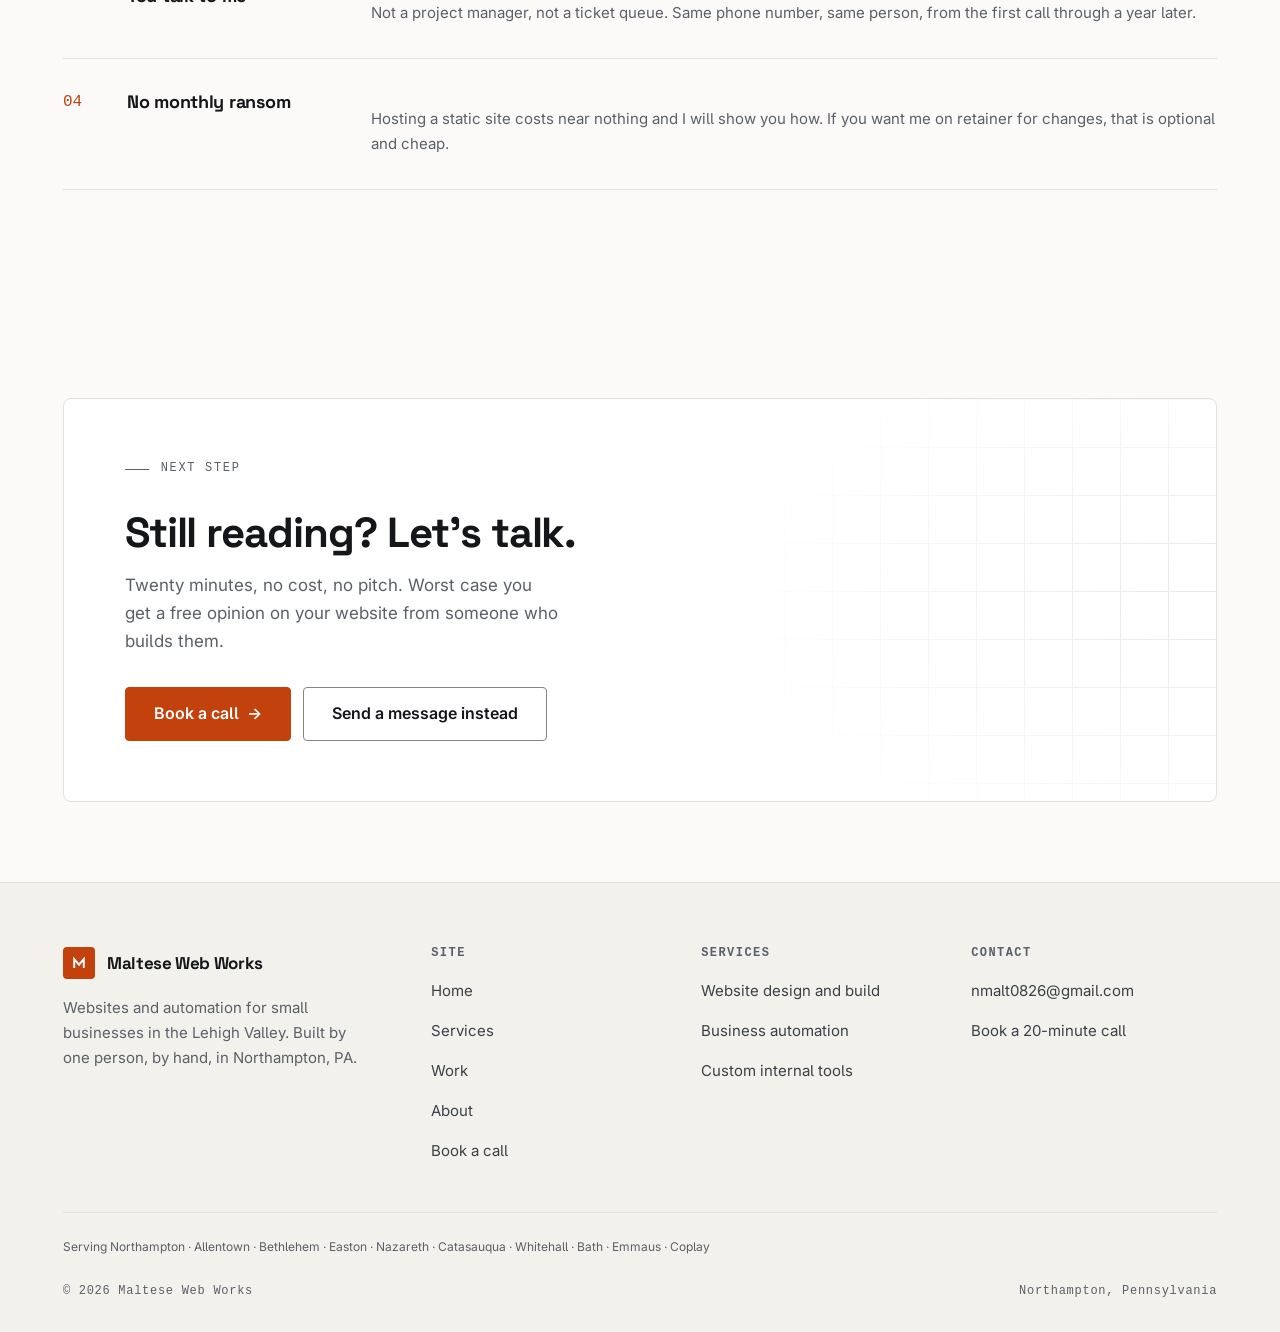
==== commit 1c05ae7c: "Rebrand to Maltese Web Works; fix stale SEO URLs Nick picked the name. A surname plus the trade matc" ====
--- a/index.html
+++ b/index.html
@@ -4,14 +4,14 @@
 <meta charset="utf-8">
 <meta name="viewport" content="width=device-width, initial-scale=1">
 
-<title>Northampton Web Company — Websites and automation for Lehigh Valley businesses</title>
+<title>Maltese Web Works — Websites and automation for Lehigh Valley businesses</title>
 <meta name="description" content="Fast, mobile-first websites and business automation for small businesses in Northampton and the Lehigh Valley. One person, local, fixed prices. Websites from $900.">
 
-<link rel="canonical" href="https://jimbob893.github.io/">
+<link rel="canonical" href="https://web-agency-site.nmalt0826.workers.dev/">
 <link rel="icon" href="assets/favicon.svg" type="image/svg+xml">
 
 <meta property="og:type" content="website">
-<meta property="og:title" content="Northampton Web Company — Websites and automation for Lehigh Valley businesses">
+<meta property="og:title" content="Maltese Web Works — Websites and automation for Lehigh Valley businesses">
 <meta property="og:description" content="Fast, mobile-first websites and business automation for small local businesses. One person, local, fixed prices.">
 <meta name="theme-color" content="#c2410c">
 
@@ -19,7 +19,7 @@
 <script>
   (function () {
     try {
-      var t = localStorage.getItem('nwc-theme');
+      var t = localStorage.getItem('maltese-theme');
       if (t === 'dark' || t === 'light') document.documentElement.setAttribute('data-theme', t);
     } catch (e) { /* private browsing */ }
   })();
@@ -40,8 +40,8 @@
 <header class="site-header">
   <div class="wrap site-header__inner">
     <a class="logo" href="index.html">
-      <span class="logo__mark" aria-hidden="true"><svg viewBox="0 0 64 64" focusable="false"><path d="M19 46V18l26 28V18"/></svg></span>
-      <span data-render="biz-name">Northampton Web Company</span>
+      <span class="logo__mark" aria-hidden="true"><svg viewBox="0 0 64 64" focusable="false"><path d="M15 46V18l17 20 17-20v28"/></svg></span>
+      <span data-render="biz-name">Maltese Web Works</span>
     </a>
 
     <button class="nav-toggle" type="button" aria-expanded="false" aria-controls="primary-nav">
@@ -255,8 +255,8 @@
     <div class="footer-grid">
       <div class="footer__brand">
         <a class="logo" href="index.html">
-          <span class="logo__mark" aria-hidden="true"><svg viewBox="0 0 64 64" focusable="false"><path d="M19 46V18l26 28V18"/></svg></span>
-          <span data-render="biz-name">Northampton Web Company</span>
+          <span class="logo__mark" aria-hidden="true"><svg viewBox="0 0 64 64" focusable="false"><path d="M15 46V18l17 20 17-20v28"/></svg></span>
+          <span data-render="biz-name">Maltese Web Works</span>
         </a>
         <p>
           Websites and automation for small businesses in the Lehigh Valley.
@@ -299,7 +299,7 @@
     <p class="footer-area" data-render="service-area"></p>
 
     <div class="footer-bottom">
-      <span>© <span data-year>2026</span> <span data-render="biz-name">Northampton Web Company</span></span>
+      <span>© <span data-year>2026</span> <span data-render="biz-name">Maltese Web Works</span></span>
       <span>Northampton, Pennsylvania</span>
     </div>
   </div>
--- a/css/style.css
+++ b/css/style.css
@@ -1,5 +1,5 @@
 /* ==========================================================================
-   Northampton Web Company — design system + page styles
+   Maltese Web Works — design system + page styles
    Direction: "Technical Blueprint" — ink on warm paper, safety-orange accent,
    hairline rules instead of shadows, oversized mono section numbers.
 
